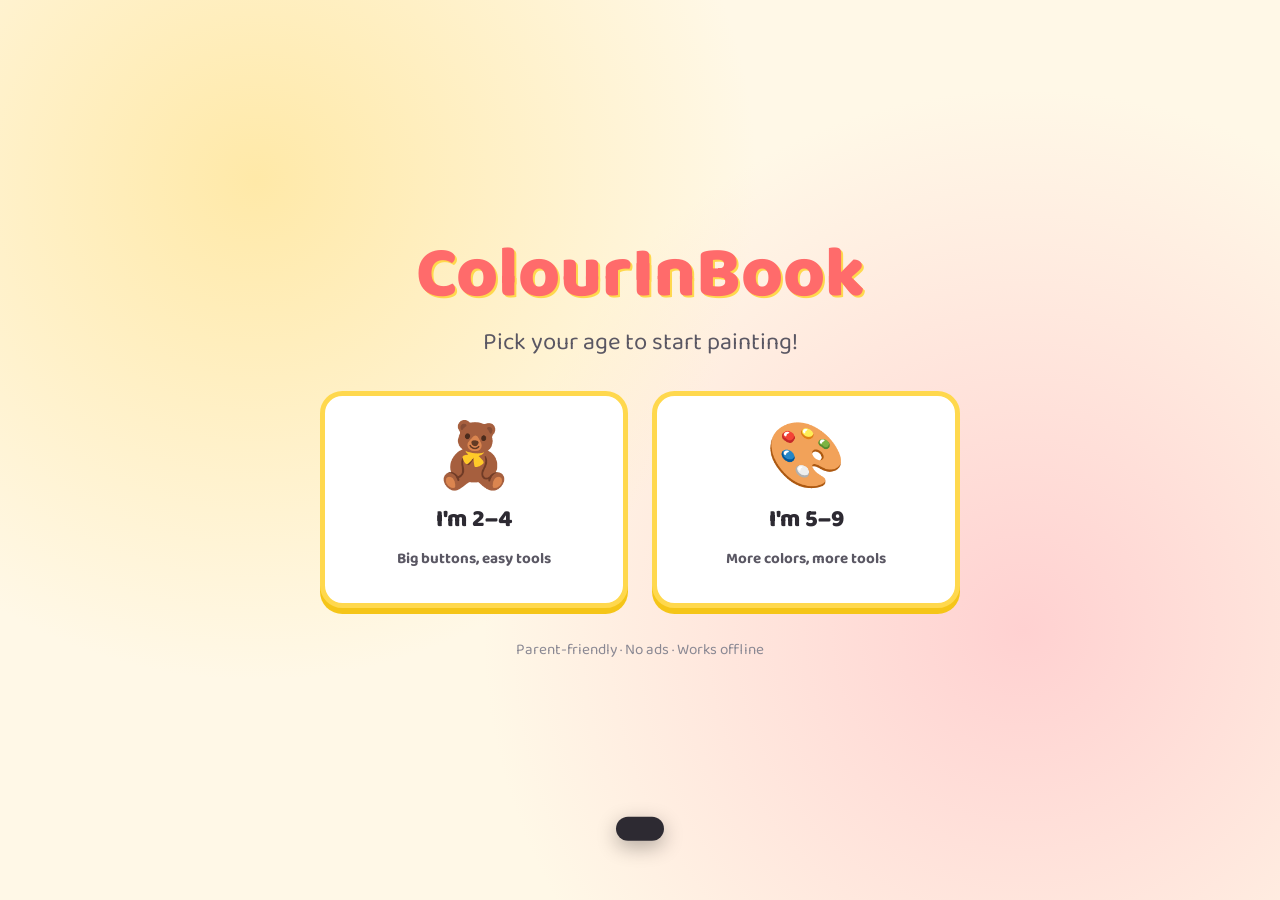
==== colourinbook/index.html @ c22f8612 "Add files via upload" ====
<!DOCTYPE html>
<html lang="en" data-age="kid">
<head>
  <meta charset="UTF-8">
  <meta name="viewport" content="width=device-width, initial-scale=1.0, maximum-scale=1.0, user-scalable=no">
  <meta name="theme-color" content="#ffd84d">
  <title>ColourInBook — Creative Arts for Kids</title>

  <!-- CSS: layered, DRY. variables → base → layout → components → activities → age modes -->
  <link rel="stylesheet" href="css/variables.css">
  <link rel="stylesheet" href="css/base.css">
  <link rel="stylesheet" href="css/layout.css">
  <link rel="stylesheet" href="css/components.css">
  <link rel="stylesheet" href="css/activities.css">
  <link rel="stylesheet" href="css/age-toddler.css">
  <link rel="stylesheet" href="css/age-kid.css">
</head>
<body>

  <!-- ============== WELCOME / AGE PICKER SCREEN ============== -->
  <section id="welcome-screen" class="screen screen--welcome" data-screen="welcome">
    <div class="welcome__card">
      <h1 class="welcome__title">ColourInBook</h1>
      <p class="welcome__subtitle">Pick your age to start painting!</p>

      <div class="welcome__choices">
        <button type="button" class="age-pick" data-age-pick="toddler">
          <span class="age-pick__icon" aria-hidden="true">🧸</span>
          <span class="age-pick__label">I'm 2&ndash;4</span>
          <span class="age-pick__sub">Big buttons, easy tools</span>
        </button>
        <button type="button" class="age-pick" data-age-pick="kid">
          <span class="age-pick__icon" aria-hidden="true">🎨</span>
          <span class="age-pick__label">I'm 5&ndash;9</span>
          <span class="age-pick__sub">More colors, more tools</span>
        </button>
      </div>

      <p class="welcome__foot">Parent-friendly · No ads · Works offline</p>
    </div>
  </section>

  <!-- ============== MAIN APP SCREEN ============== -->
  <section id="app-screen" class="screen screen--app" data-screen="app" hidden>

    <!-- Top bar: activity switcher + parent corner -->
    <header class="appbar">
      <div class="appbar__brand">
        <span class="appbar__logo" aria-hidden="true">🎨</span>
        <span class="appbar__title">ColourInBook</span>
      </div>

      <nav class="appbar__activities" role="tablist" aria-label="Choose an activity">
        <button type="button" class="activity-tab" data-activity-tab="coloring" role="tab" aria-selected="true">
          <span class="activity-tab__icon" aria-hidden="true">🦒</span>
          <span class="activity-tab__label">Coloring</span>
        </button>
        <button type="button" class="activity-tab" data-activity-tab="freedraw" role="tab" aria-selected="false">
          <span class="activity-tab__icon" aria-hidden="true">✏️</span>
          <span class="activity-tab__label">Free Draw</span>
        </button>
        <button type="button" class="activity-tab" data-activity-tab="stickers" role="tab" aria-selected="false">
          <span class="activity-tab__icon" aria-hidden="true">⭐</span>
          <span class="activity-tab__label">Stickers</span>
        </button>
        <button type="button" class="activity-tab" data-activity-tab="musicpaint" role="tab" aria-selected="false">
          <span class="activity-tab__icon" aria-hidden="true">🎵</span>
          <span class="activity-tab__label">Music Paint</span>
        </button>
      </nav>

      <button type="button" class="appbar__parent" data-action="open-parent" aria-label="Parent corner">
        <span aria-hidden="true">👪</span>
        <span class="appbar__parent-label">Parent</span>
      </button>
    </header>

    <!-- Main content: each activity mounts into its own panel -->
    <main class="stage" id="stage">

      <!-- ---------- Coloring activity ---------- -->
      <article class="panel" data-activity-panel="coloring" hidden>
        <aside class="toolbar toolbar--coloring">
          <div class="toolbar__group" data-toolbar="shapes">
            <h3 class="toolbar__heading">Pick a shape</h3>
            <div class="shape-pick" data-shape-picker>
              <!-- Shape buttons built dynamically by coloring.js -->
            </div>
          </div>

          <div class="toolbar__group" data-toolbar="colors">
            <h3 class="toolbar__heading">Paint color</h3>
            <div class="color-grid" data-coloring-colors></div>
          </div>

          <div class="toolbar__group" data-toolbar="size">
            <h3 class="toolbar__heading">Spot size</h3>
            <input type="range" min="6" max="120" value="40" data-coloring-size class="size-slider">
          </div>

          <div class="toolbar__group toolbar__group--actions">
            <button type="button" class="btn btn--secondary" data-coloring-undo>
              <span aria-hidden="true">↩️</span> <span class="btn__label">Undo</span>
            </button>
            <button type="button" class="btn btn--secondary" data-coloring-clear>
              <span aria-hidden="true">🧹</span> <span class="btn__label">Clear</span>
            </button>
          </div>
        </aside>

        <div class="canvas-wrap">
          <div class="canvas canvas--coloring" data-coloring-canvas>
            <!-- SVG injected by coloring.js -->
          </div>
        </div>
      </article>

      <!-- ---------- Free draw activity ---------- -->
      <article class="panel" data-activity-panel="freedraw" hidden>
        <aside class="toolbar toolbar--freedraw">
          <div class="toolbar__group" data-toolbar="tools">
            <h3 class="toolbar__heading">Tool</h3>
            <div class="tool-pick">
              <button type="button" class="tool-pick__btn is-active" data-freedraw-tool="brush" aria-pressed="true">
                <span aria-hidden="true">🖌️</span> <span class="tool-pick__name">Brush</span>
              </button>
              <button type="button" class="tool-pick__btn" data-freedraw-tool="eraser" aria-pressed="false">
                <span aria-hidden="true">🧽</span> <span class="tool-pick__name">Eraser</span>
              </button>
            </div>
          </div>

          <div class="toolbar__group" data-toolbar="colors">
            <h3 class="toolbar__heading">Color</h3>
            <div class="color-grid" data-freedraw-colors></div>
          </div>

          <div class="toolbar__group" data-toolbar="size">
            <h3 class="toolbar__heading">Brush size</h3>
            <input type="range" min="4" max="60" value="14" data-freedraw-size class="size-slider">
          </div>

          <div class="toolbar__group toolbar__group--actions">
            <button type="button" class="btn btn--secondary" data-freedraw-undo>
              <span aria-hidden="true">↩️</span> <span class="btn__label">Undo</span>
            </button>
            <button type="button" class="btn btn--secondary" data-freedraw-clear>
              <span aria-hidden="true">🧹</span> <span class="btn__label">Clear</span>
            </button>
          </div>
        </aside>

        <div class="canvas-wrap">
          <canvas class="canvas canvas--freedraw" data-freedraw-canvas></canvas>
        </div>
      </article>

      <!-- ---------- Sticker collage activity ---------- -->
      <article class="panel" data-activity-panel="stickers" hidden>
        <aside class="toolbar toolbar--stickers">
          <div class="toolbar__group" data-toolbar="categories">
            <h3 class="toolbar__heading">Stickers</h3>
            <div class="category-pick" data-sticker-categories></div>
          </div>

          <div class="toolbar__group" data-toolbar="stickers">
            <h3 class="toolbar__heading">Tap to add</h3>
            <div class="sticker-grid" data-sticker-grid></div>
          </div>

          <div class="toolbar__group toolbar__group--actions">
            <button type="button" class="btn btn--secondary" data-stickers-undo>
              <span aria-hidden="true">↩️</span> <span class="btn__label">Undo</span>
            </button>
            <button type="button" class="btn btn--secondary" data-stickers-clear>
              <span aria-hidden="true">🧹</span> <span class="btn__label">Clear</span>
            </button>
          </div>
        </aside>

        <div class="canvas-wrap">
          <canvas class="canvas canvas--stickers" data-stickers-canvas></canvas>
        </div>
      </article>

      <!-- ---------- Music paint activity ---------- -->
      <article class="panel" data-activity-panel="musicpaint" hidden>
        <aside class="toolbar toolbar--musicpaint">
          <div class="toolbar__group" data-toolbar="colors">
            <h3 class="toolbar__heading">Each color plays a note!</h3>
            <div class="color-grid color-grid--music" data-music-colors></div>
          </div>

          <div class="toolbar__group" data-toolbar="size">
            <h3 class="toolbar__heading">Brush size</h3>
            <input type="range" min="8" max="80" value="30" data-music-size class="size-slider">
          </div>

          <div class="toolbar__group toolbar__group--actions">
            <button type="button" class="btn btn--secondary" data-music-undo>
              <span aria-hidden="true">↩️</span> <span class="btn__label">Undo</span>
            </button>
            <button type="button" class="btn btn--secondary" data-music-clear>
              <span aria-hidden="true">🧹</span> <span class="btn__label">Clear</span>
            </button>
            <button type="button" class="btn btn--secondary" data-music-mute aria-pressed="false">
              <span aria-hidden="true">🔊</span> <span class="btn__label">Sound on</span>
            </button>
          </div>
        </aside>

        <div class="canvas-wrap">
          <canvas class="canvas canvas--musicpaint" data-music-canvas></canvas>
        </div>
      </article>

    </main>

    <!-- Universal save bar -->
    <footer class="savebar">
      <button type="button" class="btn btn--primary btn--save" data-action="save-png">
        <span aria-hidden="true">💾</span> <span class="btn__label">Save my picture</span>
      </button>
    </footer>
  </section>

  <!-- ============== PARENT CORNER MODAL ============== -->
  <div id="parent-modal" class="modal" data-modal="parent" hidden>
    <div class="modal__backdrop" data-action="close-parent"></div>
    <div class="modal__card">
      <h2 class="modal__title">Parent Corner</h2>

      <section class="modal__section">
        <h3>Age mode</h3>
        <p class="modal__hint">Changes button sizes and how many tools are shown.</p>
        <div class="age-pick age-pick--inline">
          <button type="button" class="age-pick__btn" data-age-set="toddler">
            <span aria-hidden="true">🧸</span> Toddler (2&ndash;4)
          </button>
          <button type="button" class="age-pick__btn" data-age-set="kid">
            <span aria-hidden="true">🎨</span> Kid (5&ndash;9)
          </button>
        </div>
      </section>

      <section class="modal__section">
        <h3>About</h3>
        <p>ColourInBook is a parent-friendly creative app for kids. No ads, no data collection, no internet needed. Drawings are saved only when you tap "Save my picture".</p>
      </section>

      <button type="button" class="btn btn--primary" data-action="close-parent">Close</button>
    </div>
  </div>

  <!-- Toast for save feedback -->
  <div id="toast" class="toast" data-toast hidden></div>

  <!-- ============== JS: layered, DRY. core utils first, activities next, app boots last ============== -->
  <script src="js/utils.js"></script>
  <script src="js/config.js"></script>
  <script src="js/storage.js"></script>
  <script src="js/audio.js"></script>
  <script src="js/shapes.js"></script>
  <script src="js/offline.js"></script>
  <script src="js/activities/coloring.js"></script>
  <script src="js/activities/freedraw.js"></script>
  <script src="js/activities/stickers.js"></script>
  <script src="js/activities/musicpaint.js"></script>
  <script src="js/app.js"></script>
</body>
</html>
---- colourinbook/css/variables.css ----
/* ============================================================
   variables.css
   Single source of truth for colors, spacing, radii, sizes.
   All other CSS files reference these tokens.
   Age-mode overrides also live here so the rest of the CSS
   stays age-agnostic.
   ============================================================ */

:root {
  /* ---- Brand palette (playful, cartoonish) ---- */
  --color-bg:          #fff8e7;   /* warm cream background */
  --color-bg-soft:     #fff3d6;
  --color-surface:     #ffffff;
  --color-surface-2:   #fff6e0;
  --color-ink:         #2d2a32;   /* near-black for text */
  --color-ink-soft:    #5a5763;
  --color-ink-mute:    #8a8893;

  --color-primary:     #ff6b6b;   /* coral red */
  --color-primary-dk:  #e85a5a;
  --color-accent:      #ffd84d;   /* sunny yellow */
  --color-accent-dk:   #f5c518;
  --color-success:     #4ecdc4;   /* teal */
  --color-info:        #6aa9ff;   /* sky blue */
  --color-warn:        #ff9f43;

  /* ---- Toolbar / canvas chrome ---- */
  --color-toolbar-bg:  #ffffff;
  --color-toolbar-border: #ffe9a8;
  --color-canvas-bg:   #ffffff;
  --color-canvas-shadow: 0 0.4rem 1.2rem rgba(0,0,0,0.12);

  /* ---- Spacing scale ---- */
  --space-1: 0.25rem;
  --space-2: 0.5rem;
  --space-3: 0.75rem;
  --space-4: 1rem;
  --space-5: 1.5rem;
  --space-6: 2rem;
  --space-7: 3rem;

  /* ---- Radii ---- */
  --radius-sm: 0.5rem;
  --radius-md: 0.9rem;
  --radius-lg: 1.4rem;
  --radius-pill: 999px;

  /* ---- Typography ---- */
  --font-stack: "Baloo 2", "Fredoka", "Comic Sans MS", "Trebuchet MS", system-ui, sans-serif;
  --font-weight-regular: 400;
  --font-weight-bold: 700;

  /* ---- Sizes (age-mode-tunable) ---- */
  --size-tap-min:      44px;     /* min touch target */
  --size-btn-h:        56px;
  --size-btn-pad-x:    1.25rem;
  --size-btn-font:     1rem;
  --size-icon:         1.5rem;
  --size-color-swatch: 48px;
  --size-appbar-h:     72px;
  --size-savebar-h:    72px;

  /* ---- Layout ---- */
  --layout-max-width:  1400px;
  --layout-toolbar-w:  280px;

  /* ---- Motion ---- */
  --transition-fast:   120ms ease;
  --transition-base:   200ms ease;

  /* ---- Z-index scale ---- */
  --z-appbar:   100;
  --z-savebar:  100;
  --z-modal:    1000;
  --z-toast:    2000;
}

/* ---- Age mode: TODDLER (2-4) ----
   Big tap targets, fewer tools, larger text/icons. */
[data-age="toddler"] {
  --size-btn-h:        80px;
  --size-btn-pad-x:    2rem;
  --size-btn-font:     1.25rem;
  --size-icon:         2.25rem;
  --size-color-swatch: 72px;
  --size-appbar-h:     96px;
  --size-savebar-h:    88px;
  --size-tap-min:      64px;
  --layout-toolbar-w:  220px;
}

/* ---- Age mode: KID (5-9) ----
   Default sizes already tuned for kid use. */
[data-age="kid"] {
  /* Uses :root defaults */
}

/* ---- Reduced motion ---- */
@media (prefers-reduced-motion: reduce) {
  :root {
    --transition-fast: 0ms;
    --transition-base: 0ms;
  }
}
---- colourinbook/css/base.css ----
/* ============================================================
   base.css
   Reset + base typography + form element defaults.
   No layout here — pure foundations.
   ============================================================ */

@import url("https://fonts.googleapis.com/css2?family=Baloo+2:wght@400;500;600;700;800&family=Fredoka:wght@400;500;600;700&display=swap");

*, *::before, *::after {
  box-sizing: border-box;
}

html, body {
  margin: 0;
  padding: 0;
  height: 100%;
}

html {
  -webkit-text-size-adjust: 100%;
  text-size-adjust: 100%;
}

body {
  background-color: var(--color-bg);
  color: var(--color-ink);
  font-family: var(--font-stack);
  font-weight: var(--font-weight-regular);
  font-size: 16px;
  line-height: 1.4;
  overflow: hidden;             /* app is single-screen; panels scroll internally */
  -webkit-tap-highlight-color: transparent;
  -webkit-user-select: none;
  user-select: none;
  touch-action: manipulation;   /* kill double-tap zoom on iOS */
}

h1, h2, h3, h4 {
  font-family: var(--font-stack);
  font-weight: var(--font-weight-bold);
  margin: 0;
  color: var(--color-ink);
}

p { margin: 0; }

button {
  font-family: inherit;
  font-size: var(--size-btn-font);
  font-weight: var(--font-weight-bold);
  border: none;
  background: none;
  cursor: pointer;
  color: inherit;
  -webkit-tap-highlight-color: transparent;
  touch-action: manipulation;
}

input[type="range"] {
  font-family: inherit;
}

/* Prevent text selection while drawing on touch devices */
.canvas, .canvas * {
  -webkit-user-select: none;
  user-select: none;
  -webkit-touch-callout: none;
}

/* Make canvas elements not scroll the page on touch */
canvas {
  display: block;
  touch-action: none;
}

svg {
  display: block;
  touch-action: none;
}

/* Screen reader only */
.sr-only {
  position: absolute;
  width: 1px; height: 1px;
  padding: 0; margin: -1px;
  overflow: hidden;
  clip: rect(0, 0, 0, 0);
  white-space: nowrap;
  border: 0;
}

/* Visible focus ring for keyboard users */
:focus-visible {
  outline: 3px solid var(--color-info);
  outline-offset: 2px;
  border-radius: var(--radius-sm);
}
---- colourinbook/css/layout.css ----
/* ============================================================
   layout.css
   App shell layout: screens, appbar, stage, savebar.
   Uses grid + flexbox for responsive behavior.
   ============================================================ */

/* ---------- Screen switcher ---------- */
.screen {
  position: fixed;
  inset: 0;
  display: flex;
  flex-direction: column;
}
.screen[hidden] { display: none; }

/* ---------- Welcome screen ---------- */
.screen--welcome {
  align-items: center;
  justify-content: center;
  padding: var(--space-5);
  background:
    radial-gradient(circle at 20% 20%, #ffe9a8 0%, transparent 40%),
    radial-gradient(circle at 80% 70%, #ffd1d1 0%, transparent 45%),
    var(--color-bg);
}

.welcome__card {
  max-width: 640px;
  width: 100%;
  text-align: center;
}

.welcome__title {
  font-size: clamp(2.5rem, 8vw, 4.5rem);
  font-weight: 800;
  color: var(--color-primary);
  text-shadow: 0.15rem 0.15rem 0 var(--color-accent);
  margin-bottom: var(--space-3);
  line-height: 1.05;
}

.welcome__subtitle {
  font-size: clamp(1.1rem, 3vw, 1.5rem);
  color: var(--color-ink-soft);
  margin-bottom: var(--space-6);
}

.welcome__choices {
  display: grid;
  grid-template-columns: repeat(2, 1fr);
  gap: var(--space-5);
}
@media (max-width: 480px) {
  .welcome__choices { grid-template-columns: 1fr; }

  /* Toddler single-column welcome */
  [data-age="toddler"] .welcome__choices { grid-template-columns: 1fr; }
}

.welcome__foot {
  margin-top: var(--space-6);
  color: var(--color-ink-mute);
  font-size: 0.95rem;
}

/* ---------- App screen ---------- */
.screen--app {
  display: grid;
  grid-template-rows: var(--size-appbar-h) 1fr var(--size-savebar-h);
  background: var(--color-bg);
}

/* ---------- Appbar (top) ---------- */
.appbar {
  display: grid;
  grid-template-columns: auto 1fr auto;
  align-items: center;
  gap: var(--space-4);
  padding: 0 var(--space-4);
  background: var(--color-surface);
  border-bottom: 4px solid var(--color-accent);
  box-shadow: 0 2px 0 rgba(0,0,0,0.04);
  z-index: var(--z-appbar);
}

.appbar__brand {
  display: flex;
  align-items: center;
  gap: var(--space-2);
}
.appbar__logo { font-size: var(--size-icon); }
.appbar__title {
  font-size: 1.25rem;
  font-weight: 800;
  color: var(--color-primary);
}
@media (max-width: 700px) {
  .appbar__title { display: none; }
}

.appbar__activities {
  display: flex;
  gap: var(--space-2);
  justify-content: center;
  flex-wrap: wrap;
}

.appbar__parent {
  display: flex;
  flex-direction: column;
  align-items: center;
  gap: 2px;
  font-size: 0.7rem;
  color: var(--color-ink-soft);
  padding: var(--space-2);
  border-radius: var(--radius-md);
  min-height: var(--size-tap-min);
  min-width: var(--size-tap-min);
  justify-content: center;
}
.appbar__parent:hover { background: var(--color-bg-soft); }
.appbar__parent span:first-child { font-size: 1.5rem; }

/* ---------- Stage (main content area) ---------- */
.stage {
  overflow: hidden;
  position: relative;
}

.panel {
  position: absolute;
  inset: 0;
  display: grid;
  grid-template-columns: var(--layout-toolbar-w) 1fr;
  grid-template-rows: 1fr;
  gap: var(--space-4);
  padding: var(--space-4);
  overflow: hidden;
}
.panel[hidden] { display: none; }

@media (max-width: 800px) {
  .panel {
    grid-template-columns: 1fr;
    grid-template-rows: auto 1fr;
  }
}

/* ---------- Canvas wrapper ---------- */
.canvas-wrap {
  display: flex;
  align-items: center;
  justify-content: center;
  overflow: auto;
  background: var(--color-bg-soft);
  border-radius: var(--radius-lg);
  padding: var(--space-3);
  min-height: 0;   /* allow flex/grid shrinking */
  min-width: 0;
  height: 100%;
  width: 100%;
}

.canvas {
  background: var(--color-canvas-bg);
  border-radius: var(--radius-md);
  box-shadow: var(--color-canvas-shadow);
  max-width: 100%;
  max-height: 100%;
}

/* ---------- Savebar (bottom) ---------- */
.savebar {
  display: flex;
  align-items: center;
  justify-content: center;
  padding: var(--space-3);
  background: var(--color-surface);
  border-top: 4px solid var(--color-accent);
  z-index: var(--z-savebar);
}
---- colourinbook/css/components.css ----
/* ============================================================
   components.css
   Reusable UI components: buttons, color swatches, sliders,
   tabs, toolbars, modals, toast.
   DRY: each component defined once, used everywhere.
   ============================================================ */

/* ---------- Buttons ---------- */
.btn {
  display: inline-flex;
  align-items: center;
  justify-content: center;
  gap: var(--space-2);
  min-height: var(--size-btn-h);
  padding: 0 var(--size-btn-pad-x);
  border-radius: var(--radius-pill);
  font-weight: 700;
  font-size: var(--size-btn-font);
  transition: transform var(--transition-fast), background var(--transition-fast);
  border: 3px solid transparent;
}

.btn:active { transform: scale(0.96); }
.btn:disabled { opacity: 0.5; pointer-events: none; }

.btn--primary {
  background: var(--color-primary);
  color: white;
  border-color: var(--color-primary-dk);
  box-shadow: 0 4px 0 var(--color-primary-dk);
}
.btn--primary:hover { background: var(--color-primary-dk); }
.btn--primary:active { box-shadow: 0 2px 0 var(--color-primary-dk); transform: translateY(2px) scale(0.98); }

/* Secondary buttons in toolbars — smaller than primary, more compact */
.btn--secondary {
  background: var(--color-surface);
  color: var(--color-ink);
  border-color: var(--color-toolbar-border);
  box-shadow: 0 3px 0 #e6d6a0;
  min-height: 48px;
  padding: 0 var(--space-2);
  font-size: 0.9rem;
}
.btn--secondary:hover { background: var(--color-bg-soft); }
.btn--secondary:active { box-shadow: 0 1px 0 #e6d6a0; transform: translateY(2px) scale(0.98); }

.btn--save {
  min-width: 220px;
  font-size: 1.15rem;
}

/* ---------- Activity tabs (top bar) ---------- */
.activity-tab {
  display: flex;
  flex-direction: column;
  align-items: center;
  gap: 2px;
  min-height: var(--size-tap-min);
  min-width: var(--size-tap-min);
  padding: var(--space-2) var(--space-3);
  border-radius: var(--radius-md);
  color: var(--color-ink-soft);
  font-weight: 700;
  border: 3px solid transparent;
  transition: all var(--transition-fast);
}
.activity-tab__icon { font-size: var(--size-icon); line-height: 1; }
.activity-tab__label { font-size: 0.85rem; }

.activity-tab:hover { background: var(--color-bg-soft); }

.activity-tab[aria-selected="true"] {
  background: var(--color-accent);
  color: var(--color-ink);
  border-color: var(--color-accent-dk);
}

@media (max-width: 600px) {
  .activity-tab__label { display: none; }
}

/* ---------- Welcome age picker ---------- */
.age-pick {
  display: grid;
  gap: var(--space-4);
}
.age-pick__btn, .age-pick {
  /* base reset for both button and container */
}

.age-pick button.age-pick__btn,
button.age-pick {
  /* large welcome cards */
}

/* Welcome screen big cards (the .age-pick class is on the <button> directly) */
button.age-pick {
  display: flex;
  flex-direction: column;
  align-items: center;
  gap: var(--space-2);
  padding: var(--space-6) var(--space-4);
  background: var(--color-surface);
  border: 5px solid var(--color-accent);
  border-radius: var(--radius-lg);
  box-shadow: 0 6px 0 var(--color-accent-dk);
  transition: transform var(--transition-fast), box-shadow var(--transition-fast);
  min-height: 200px;
}
button.age-pick:hover { transform: translateY(-4px); box-shadow: 0 10px 0 var(--color-accent-dk); }
button.age-pick:active { transform: translateY(2px); box-shadow: 0 3px 0 var(--color-accent-dk); }

.age-pick__icon { font-size: 4rem; line-height: 1; }
.age-pick__label { font-size: 1.5rem; font-weight: 800; color: var(--color-ink); }
.age-pick__sub { font-size: 0.95rem; color: var(--color-ink-soft); }

/* Inline age picker in parent modal */
.age-pick--inline {
  display: grid;
  grid-template-columns: 1fr 1fr;
  gap: var(--space-3);
  margin-top: var(--space-3);
}
.age-pick--inline .age-pick__btn {
  display: flex;
  align-items: center;
  justify-content: center;
  gap: var(--space-2);
  padding: var(--space-3) var(--space-2);
  border: 3px solid var(--color-toolbar-border);
  border-radius: var(--radius-md);
  background: var(--color-surface);
  min-height: var(--size-tap-min);
  font-weight: 700;
}
.age-pick--inline .age-pick__btn:hover { background: var(--color-bg-soft); }
.age-pick--inline .age-pick__btn.is-active {
  border-color: var(--color-primary);
  background: #fff0f0;
}

/* ---------- Toolbar ---------- */
.toolbar {
  background: var(--color-toolbar-bg);
  border: 4px solid var(--color-accent);
  border-radius: var(--radius-lg);
  padding: var(--space-3);
  overflow-y: auto;
  display: flex;
  flex-direction: column;
  gap: var(--space-3);
  min-height: 0;   /* allow grid item to shrink so internal scroll works */
  height: 100%;
}

.toolbar__heading {
  font-size: 0.85rem;
  font-weight: 700;
  color: var(--color-ink-soft);
  margin-bottom: var(--space-1);
  text-transform: uppercase;
  letter-spacing: 0.5px;
}

.toolbar__group--actions {
  margin-top: auto;
  display: grid;
  grid-template-columns: 1fr 1fr;
  gap: var(--space-2);
}
/* When the actions group has only one button (e.g., music mute),
   let it span both columns. */
.toolbar__group--actions > button:only-child {
  grid-column: span 2;
}

/* ---------- Color grid ---------- */
.color-grid {
  display: grid;
  grid-template-columns: repeat(4, 1fr);
  gap: var(--space-2);
}

.color-swatch {
  width: 100%;
  aspect-ratio: 1;
  min-width: 36px;
  min-height: 36px;
  border-radius: var(--radius-md);
  border: 3px solid white;
  box-shadow: 0 0 0 2px var(--color-toolbar-border);
  cursor: pointer;
  transition: transform var(--transition-fast);
}
.color-swatch:hover { transform: scale(1.1); }
.color-swatch:active { transform: scale(0.92); }
.color-swatch.is-active {
  box-shadow: 0 0 0 3px var(--color-ink), 0 0 0 6px var(--color-accent);
  transform: scale(1.08);
}

/* ---------- Animal / tool / category pickers (shared style) ---------- */
.animal-pick,
.tool-pick,
.category-pick {
  display: grid;
  grid-template-columns: 1fr 1fr;
  gap: var(--space-2);
}
/* Animal picker: 3 animals → 3 columns single row */
.animal-pick {
  grid-template-columns: repeat(3, 1fr);
}
/* On narrow toolbars, animal buttons may need to wrap */
@media (max-width: 240px) {
  .animal-pick { grid-template-columns: 1fr 1fr; }
}

.animal-pick__btn,
.tool-pick__btn,
.category-pick__btn {
  display: flex;
  flex-direction: column;
  align-items: center;
  gap: 4px;
  padding: var(--space-2);
  border-radius: var(--radius-md);
  background: var(--color-surface);
  border: 3px solid var(--color-toolbar-border);
  min-height: var(--size-tap-min);
  transition: all var(--transition-fast);
}
.animal-pick__btn:hover,
.tool-pick__btn:hover,
.category-pick__btn:hover { background: var(--color-bg-soft); }

.animal-pick__btn.is-active,
.tool-pick__btn.is-active,
.category-pick__btn.is-active {
  border-color: var(--color-primary);
  background: #fff0f0;
  transform: scale(1.02);
}

.animal-pick__btn .animal-pick__name,
.tool-pick__btn .tool-pick__name,
.category-pick__btn .category-pick__name {
  font-size: 0.85rem;
  font-weight: 700;
  color: var(--color-ink);
}

.animal-pick__btn [aria-hidden="true"],
.tool-pick__btn [aria-hidden="true"],
.category-pick__btn [aria-hidden="true"] {
  font-size: 1.75rem;
  line-height: 1;
}

/* ---------- Sticker grid ---------- */
.sticker-grid {
  display: grid;
  grid-template-columns: repeat(4, 1fr);
  gap: var(--space-2);
  max-height: 280px;
  overflow-y: auto;
}
.sticker-grid__btn {
  display: flex;
  align-items: center;
  justify-content: center;
  font-size: 2rem;
  aspect-ratio: 1;
  min-height: var(--size-tap-min);
  border-radius: var(--radius-md);
  background: var(--color-surface);
  border: 3px solid var(--color-toolbar-border);
  transition: all var(--transition-fast);
}
.sticker-grid__btn:hover { transform: scale(1.1); background: var(--color-bg-soft); }
.sticker-grid__btn:active { transform: scale(0.92); }

/* ---------- Size slider ---------- */
.size-slider {
  width: 100%;
  height: 40px;
  -webkit-appearance: none;
  appearance: none;
  background: transparent;
  cursor: pointer;
}
.size-slider::-webkit-slider-runnable-track {
  height: 16px;
  background: var(--color-bg-soft);
  border: 2px solid var(--color-accent);
  border-radius: var(--radius-pill);
}
.size-slider::-moz-range-track {
  height: 16px;
  background: var(--color-bg-soft);
  border: 2px solid var(--color-accent);
  border-radius: var(--radius-pill);
}
.size-slider::-webkit-slider-thumb {
  -webkit-appearance: none;
  appearance: none;
  width: 36px;
  height: 36px;
  background: var(--color-primary);
  border: 4px solid white;
  border-radius: 50%;
  margin-top: -12px;
  cursor: pointer;
  box-shadow: 0 2px 6px rgba(0,0,0,0.25);
}
.size-slider::-moz-range-thumb {
  width: 36px;
  height: 36px;
  background: var(--color-primary);
  border: 4px solid white;
  border-radius: 50%;
  cursor: pointer;
  box-shadow: 0 2px 6px rgba(0,0,0,0.25);
}

/* ---------- Modal ---------- */
.modal {
  position: fixed;
  inset: 0;
  z-index: var(--z-modal);
  display: flex;
  align-items: center;
  justify-content: center;
  padding: var(--space-4);
}
.modal[hidden] { display: none; }

.modal__backdrop {
  position: absolute;
  inset: 0;
  background: rgba(0, 0, 0, 0.55);
}

.modal__card {
  position: relative;
  background: var(--color-surface);
  border: 5px solid var(--color-accent);
  border-radius: var(--radius-lg);
  box-shadow: 0 10px 40px rgba(0,0,0,0.3);
  padding: var(--space-5);
  max-width: 480px;
  width: 100%;
  max-height: 90vh;
  overflow-y: auto;
}

.modal__title {
  font-size: 1.75rem;
  color: var(--color-primary);
  margin-bottom: var(--space-4);
}

.modal__section { margin-bottom: var(--space-4); }
.modal__section h3 {
  font-size: 1.1rem;
  margin-bottom: var(--space-2);
  color: var(--color-ink);
}
.modal__section p {
  color: var(--color-ink-soft);
  font-size: 0.95rem;
  line-height: 1.5;
}
.modal__hint {
  font-size: 0.85rem;
  color: var(--color-ink-mute);
  margin-bottom: var(--space-2);
}

/* ---------- Toast ---------- */
.toast {
  position: fixed;
  bottom: calc(var(--size-savebar-h) + var(--space-4));
  left: 50%;
  transform: translateX(-50%) translateY(120%);
  background: var(--color-ink);
  color: white;
  padding: var(--space-3) var(--space-5);
  border-radius: var(--radius-pill);
  font-weight: 700;
  font-size: 1.05rem;
  box-shadow: 0 6px 20px rgba(0,0,0,0.3);
  z-index: var(--z-toast);
  transition: transform var(--transition-base);
  pointer-events: none;
  max-width: 90vw;
  text-align: center;
}
.toast.is-visible {
  transform: translateX(-50%) translateY(0);
}
.toast[hidden] { display: block; }

/* ---------- Shape picker (replaces animal-pick, dynamic from catalog) ---------- */
.shape-pick {
  display: grid;
  grid-template-columns: repeat(3, 1fr);
  gap: var(--space-2);
}
@media (max-width: 240px) {
  .shape-pick { grid-template-columns: 1fr 1fr; }
}
.shape-pick__btn {
  display: flex;
  flex-direction: column;
  align-items: center;
  gap: 4px;
  padding: var(--space-2);
  border-radius: var(--radius-md);
  background: var(--color-surface);
  border: 3px solid var(--color-toolbar-border);
  min-height: var(--size-tap-min);
  transition: all var(--transition-fast);
}
.shape-pick__btn:hover { background: var(--color-bg-soft); }
.shape-pick__btn.is-active {
  border-color: var(--color-primary);
  background: #fff0f0;
  transform: scale(1.02);
}
.shape-pick__btn [aria-hidden="true"] {
  font-size: 1.75rem;
  line-height: 1;
}
.shape-pick__name {
  font-size: 0.85rem;
  font-weight: 700;
  color: var(--color-ink);
}

/* ---------- Offline banner ---------- */
.offline-banner {
  position: fixed;
  top: 0;
  left: 0;
  right: 0;
  z-index: calc(var(--z-toast) + 10);
  background: #2d2a32;
  color: white;
  padding: var(--space-3) var(--space-4);
  display: flex;
  align-items: center;
  gap: var(--space-3);
  transform: translateY(-100%);
  transition: transform var(--transition-base);
  box-shadow: 0 4px 12px rgba(0,0,0,0.3);
}
.offline-banner.is-visible {
  transform: translateY(0);
}
.offline-banner[hidden] { display: flex; }
.offline-banner__icon {
  font-size: 1.75rem;
  line-height: 1;
  flex-shrink: 0;
}
.offline-banner__body {
  flex: 1;
}
.offline-banner__title {
  font-weight: 700;
  font-size: 1rem;
  margin-bottom: 2px;
}
.offline-banner__text {
  font-size: 0.85rem;
  color: rgba(255,255,255,0.85);
  line-height: 1.4;
}
---- colourinbook/css/activities.css ----
/* ============================================================
   activities.css
   Per-activity specific styles that don't fit the shared
   component classes. Kept small on purpose — most activity
   chrome reuses .toolbar / .canvas / .color-grid etc.
   ============================================================ */

/* ---------- Coloring: SVG-specific ---------- */
.canvas--coloring {
  padding: var(--space-4);
  display: flex;
  align-items: center;
  justify-content: center;
}
.canvas--coloring svg {
  width: 100%;
  height: auto;
  max-width: 640px;
  max-height: 640px;
}
.canvas--coloring .pathBg,
.canvas--coloring .animal__outline {
  cursor: url("https://s3-us-west-2.amazonaws.com/s.cdpn.io/85648/paintbrush.png") 0 50, auto;
}
.canvas--coloring .group { pointer-events: none; }
.canvas--coloring .animal { display: none; }
.canvas--coloring .animal.is-active { display: block; }

/* ---------- Free draw canvas ---------- */
.canvas--freedraw {
  background: white;
  cursor: crosshair;
  touch-action: none;
}

/* ---------- Stickers canvas ---------- */
.canvas--stickers {
  background: white;
  touch-action: none;
}

/* ---------- Music paint canvas + music color grid ---------- */
.canvas--musicpaint {
  background: #1a1a2e;
  cursor: crosshair;
  touch-action: none;
}

.color-grid--music .color-swatch {
  position: relative;
}
.color-grid--music .color-swatch.is-active::after {
  content: "♪";
  position: absolute;
  inset: 0;
  display: flex;
  align-items: center;
  justify-content: center;
  font-size: 1.4rem;
  color: white;
  text-shadow: 0 1px 3px rgba(0,0,0,0.5);
}

/* ---------- Parent modal: only show age-set buttons (hide nothing in CSS for now) ---------- */
---- colourinbook/css/age-toddler.css ----
/* ============================================================
   age-toddler.css
   Overrides applied when <html data-age="toddler">.
   Keeps CSS variable overrides in variables.css; this file
   handles structural tweaks (hide labels, simplify grids).
   Toddler mode: simpler toolbars, fewer colors shown.
   ============================================================ */

[data-age="toddler"] .activity-tab__label { display: none; }
[data-age="toddler"] .toolbar__heading { display: none; }
[data-age="toddler"] .btn__label { display: none; }
[data-age="toddler"] .appbar__parent-label { display: none; }

/* Toddler: bigger icons in tabs */
[data-age="toddler"] .activity-tab__icon { font-size: 2.5rem; }
[data-age="toddler"] .animal-pick__btn [aria-hidden="true"],
[data-age="toddler"] .tool-pick__btn [aria-hidden="true"],
[data-age="toddler"] .category-pick__btn [aria-hidden="true"] {
  font-size: 2.5rem;
}

/* Toddler: 3-column color grid (bigger swatches) */
[data-age="toddler"] .color-grid {
  grid-template-columns: repeat(3, 1fr);
}

/* Toddler: keep swatches big even though kid mode shrunk them */
[data-age="toddler"] .color-swatch {
  min-width: var(--size-tap-min);
  min-height: var(--size-tap-min);
}

/* Toddler: hide sticker category picker (just show one big happy grid).
   The category picker stays in the DOM so JS can still drive it, but
   we collapse it visually. */
[data-age="toddler"] [data-toolbar="categories"] {
  display: none;
}

/* Toddler: hide the music mute toggle (sound is always on) */
[data-age="toddler"] [data-music-mute] {
  display: none;
}

/* Toddler: simplify savebar copy */
[data-age="toddler"] .btn--save .btn__label::before {
  content: "Save picture";
}
[data-age="toddler"] .btn--save .btn__label {
  font-size: 0; /* hide original text */
}
[data-age="toddler"] .btn--save .btn__label::before {
  font-size: 1.15rem;
}

/* Toddler: hide eraser in free draw (too confusing) */
[data-age="toddler"] [data-freedraw-tool="eraser"] {
  display: none;
}
---- colourinbook/css/age-kid.css ----
/* ============================================================
   age-kid.css
   Overrides applied when <html data-age="kid">.
   Mostly uses the defaults from variables.css — this file
   exists for parity with age-toddler.css and to hold any
   kid-specific tweaks that aren't token-level.
   ============================================================ */

[data-age="kid"] .activity-tab__label { display: inline; }
[data-age="kid"] .toolbar__heading { display: block; }
[data-age="kid"] .btn__label { display: inline; }

/* Kid: 6-column color grid (12 colors → 2 rows × 6) */
[data-age="kid"] .color-grid {
  grid-template-columns: repeat(6, 1fr);
}
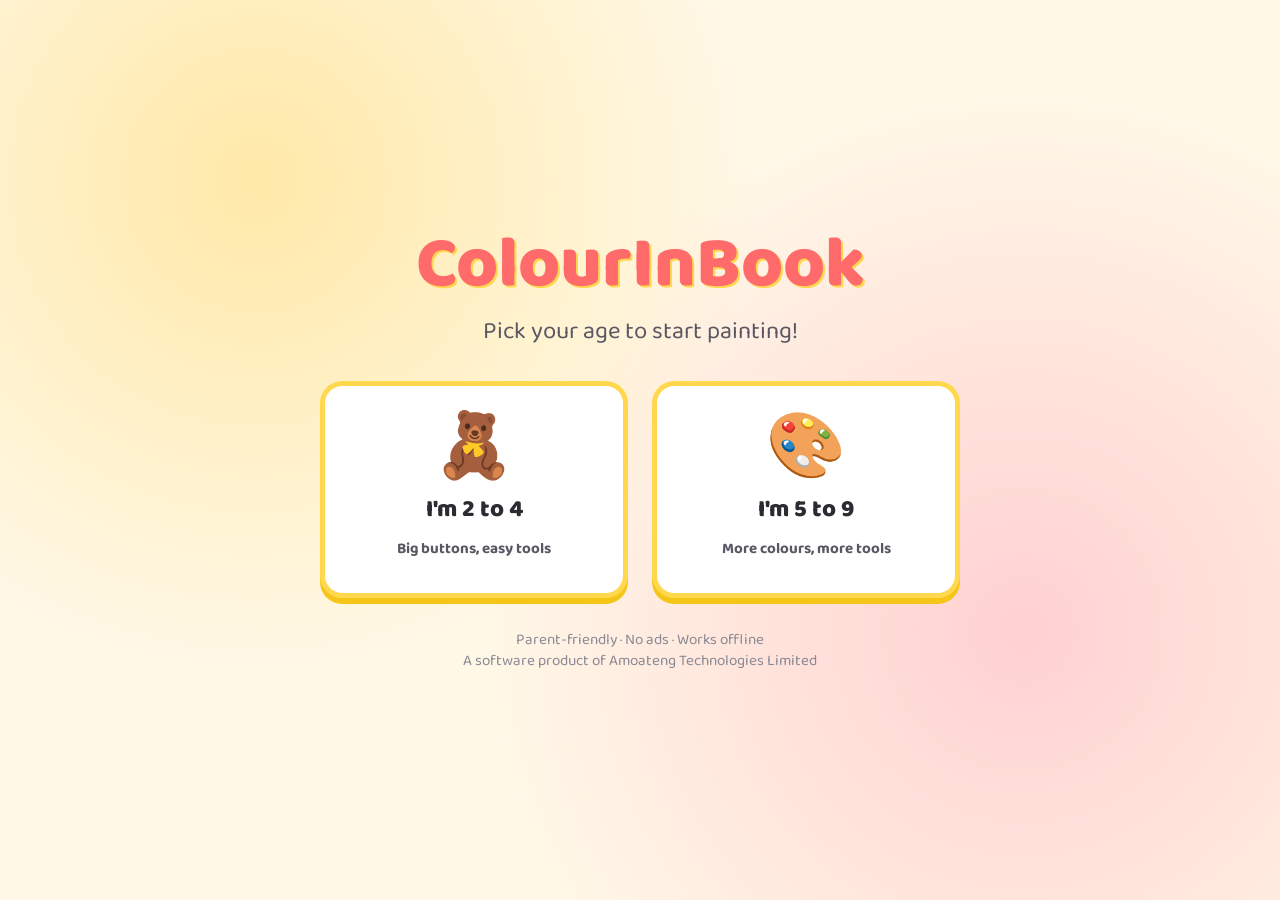
==== commit 2ae9f06b: "Add files via upload" ====
--- a/colourinbook/index.html
+++ b/colourinbook/index.html
@@ -2,9 +2,12 @@
 <html lang="en" data-age="kid">
 <head>
   <meta charset="UTF-8">
-  <meta name="viewport" content="width=device-width, initial-scale=1.0, maximum-scale=1.0, user-scalable=no">
+  <!-- viewport-fit=cover lets us pad with env(safe-area-inset-*) on notched phones.
+       Zoom is NOT disabled (WCAG 1.4.4); canvases already use touch-action:none
+       so drawing is unaffected. -->
+  <meta name="viewport" content="width=device-width, initial-scale=1.0, viewport-fit=cover">
   <meta name="theme-color" content="#ffd84d">
-  <title>ColourInBook — Creative Arts for Kids</title>
+  <title>ColourInBook: Creative Arts for Kids</title>
 
   <!-- CSS: layered, DRY. variables → base → layout → components → activities → age modes -->
   <link rel="stylesheet" href="css/variables.css">
@@ -26,17 +29,17 @@
       <div class="welcome__choices">
         <button type="button" class="age-pick" data-age-pick="toddler">
           <span class="age-pick__icon" aria-hidden="true">🧸</span>
-          <span class="age-pick__label">I'm 2&ndash;4</span>
+          <span class="age-pick__label">I'm 2 to 4</span>
           <span class="age-pick__sub">Big buttons, easy tools</span>
         </button>
         <button type="button" class="age-pick" data-age-pick="kid">
           <span class="age-pick__icon" aria-hidden="true">🎨</span>
-          <span class="age-pick__label">I'm 5&ndash;9</span>
-          <span class="age-pick__sub">More colors, more tools</span>
+          <span class="age-pick__label">I'm 5 to 9</span>
+          <span class="age-pick__sub">More colours, more tools</span>
         </button>
       </div>
 
-      <p class="welcome__foot">Parent-friendly · No ads · Works offline</p>
+      <p class="welcome__foot">Parent-friendly · No ads · Works offline<br>A software product of Amoateng Technologies Limited</p>
     </div>
   </section>
 
@@ -51,19 +54,19 @@
       </div>
 
       <nav class="appbar__activities" role="tablist" aria-label="Choose an activity">
-        <button type="button" class="activity-tab" data-activity-tab="coloring" role="tab" aria-selected="true">
+        <button type="button" class="activity-tab" data-activity-tab="coloring" role="tab" aria-selected="true" aria-label="Colouring">
           <span class="activity-tab__icon" aria-hidden="true">🦒</span>
-          <span class="activity-tab__label">Coloring</span>
-        </button>
-        <button type="button" class="activity-tab" data-activity-tab="freedraw" role="tab" aria-selected="false">
+          <span class="activity-tab__label">Colouring</span>
+        </button>
+        <button type="button" class="activity-tab" data-activity-tab="freedraw" role="tab" aria-selected="false" aria-label="Free Draw">
           <span class="activity-tab__icon" aria-hidden="true">✏️</span>
           <span class="activity-tab__label">Free Draw</span>
         </button>
-        <button type="button" class="activity-tab" data-activity-tab="stickers" role="tab" aria-selected="false">
+        <button type="button" class="activity-tab" data-activity-tab="stickers" role="tab" aria-selected="false" aria-label="Stickers">
           <span class="activity-tab__icon" aria-hidden="true">⭐</span>
           <span class="activity-tab__label">Stickers</span>
         </button>
-        <button type="button" class="activity-tab" data-activity-tab="musicpaint" role="tab" aria-selected="false">
+        <button type="button" class="activity-tab" data-activity-tab="musicpaint" role="tab" aria-selected="false" aria-label="Music Paint">
           <span class="activity-tab__icon" aria-hidden="true">🎵</span>
           <span class="activity-tab__label">Music Paint</span>
         </button>
@@ -89,7 +92,7 @@
           </div>
 
           <div class="toolbar__group" data-toolbar="colors">
-            <h3 class="toolbar__heading">Paint color</h3>
+            <h3 class="toolbar__heading">Paint colour</h3>
             <div class="color-grid" data-coloring-colors></div>
           </div>
 
@@ -99,10 +102,10 @@
           </div>
 
           <div class="toolbar__group toolbar__group--actions">
-            <button type="button" class="btn btn--secondary" data-coloring-undo>
-              <span aria-hidden="true">↩️</span> <span class="btn__label">Undo</span>
-            </button>
-            <button type="button" class="btn btn--secondary" data-coloring-clear>
+            <button type="button" class="btn btn--secondary" data-coloring-undo aria-label="Undo">
+              <span aria-hidden="true">↩️</span> <span class="btn__label">Undo</span>
+            </button>
+            <button type="button" class="btn btn--secondary" data-coloring-clear aria-label="Clear">
               <span aria-hidden="true">🧹</span> <span class="btn__label">Clear</span>
             </button>
           </div>
@@ -131,7 +134,7 @@
           </div>
 
           <div class="toolbar__group" data-toolbar="colors">
-            <h3 class="toolbar__heading">Color</h3>
+            <h3 class="toolbar__heading">Colour</h3>
             <div class="color-grid" data-freedraw-colors></div>
           </div>
 
@@ -141,10 +144,10 @@
           </div>
 
           <div class="toolbar__group toolbar__group--actions">
-            <button type="button" class="btn btn--secondary" data-freedraw-undo>
-              <span aria-hidden="true">↩️</span> <span class="btn__label">Undo</span>
-            </button>
-            <button type="button" class="btn btn--secondary" data-freedraw-clear>
+            <button type="button" class="btn btn--secondary" data-freedraw-undo aria-label="Undo">
+              <span aria-hidden="true">↩️</span> <span class="btn__label">Undo</span>
+            </button>
+            <button type="button" class="btn btn--secondary" data-freedraw-clear aria-label="Clear">
               <span aria-hidden="true">🧹</span> <span class="btn__label">Clear</span>
             </button>
           </div>
@@ -169,10 +172,10 @@
           </div>
 
           <div class="toolbar__group toolbar__group--actions">
-            <button type="button" class="btn btn--secondary" data-stickers-undo>
-              <span aria-hidden="true">↩️</span> <span class="btn__label">Undo</span>
-            </button>
-            <button type="button" class="btn btn--secondary" data-stickers-clear>
+            <button type="button" class="btn btn--secondary" data-stickers-undo aria-label="Undo">
+              <span aria-hidden="true">↩️</span> <span class="btn__label">Undo</span>
+            </button>
+            <button type="button" class="btn btn--secondary" data-stickers-clear aria-label="Clear">
               <span aria-hidden="true">🧹</span> <span class="btn__label">Clear</span>
             </button>
           </div>
@@ -187,7 +190,7 @@
       <article class="panel" data-activity-panel="musicpaint" hidden>
         <aside class="toolbar toolbar--musicpaint">
           <div class="toolbar__group" data-toolbar="colors">
-            <h3 class="toolbar__heading">Each color plays a note!</h3>
+            <h3 class="toolbar__heading">Each colour plays a note!</h3>
             <div class="color-grid color-grid--music" data-music-colors></div>
           </div>
 
@@ -197,13 +200,13 @@
           </div>
 
           <div class="toolbar__group toolbar__group--actions">
-            <button type="button" class="btn btn--secondary" data-music-undo>
-              <span aria-hidden="true">↩️</span> <span class="btn__label">Undo</span>
-            </button>
-            <button type="button" class="btn btn--secondary" data-music-clear>
-              <span aria-hidden="true">🧹</span> <span class="btn__label">Clear</span>
-            </button>
-            <button type="button" class="btn btn--secondary" data-music-mute aria-pressed="false">
+            <button type="button" class="btn btn--secondary" data-music-undo aria-label="Undo">
+              <span aria-hidden="true">↩️</span> <span class="btn__label">Undo</span>
+            </button>
+            <button type="button" class="btn btn--secondary" data-music-clear aria-label="Clear">
+              <span aria-hidden="true">🧹</span> <span class="btn__label">Clear</span>
+            </button>
+            <button type="button" class="btn btn--secondary" data-music-mute aria-pressed="false" aria-label="Sound on">
               <span aria-hidden="true">🔊</span> <span class="btn__label">Sound on</span>
             </button>
           </div>
@@ -218,6 +221,9 @@
 
     <!-- Universal save bar -->
     <footer class="savebar">
+      <button type="button" class="btn btn--secondary btn--print" data-action="print-picture" aria-label="Print my picture">
+        <span aria-hidden="true">🖨️</span> <span class="btn__label">Print</span>
+      </button>
       <button type="button" class="btn btn--primary btn--save" data-action="save-png">
         <span aria-hidden="true">💾</span> <span class="btn__label">Save my picture</span>
       </button>
@@ -235,10 +241,10 @@
         <p class="modal__hint">Changes button sizes and how many tools are shown.</p>
         <div class="age-pick age-pick--inline">
           <button type="button" class="age-pick__btn" data-age-set="toddler">
-            <span aria-hidden="true">🧸</span> Toddler (2&ndash;4)
+            <span aria-hidden="true">🧸</span> Toddler (2 to 4)
           </button>
           <button type="button" class="age-pick__btn" data-age-set="kid">
-            <span aria-hidden="true">🎨</span> Kid (5&ndash;9)
+            <span aria-hidden="true">🎨</span> Kid (5 to 9)
           </button>
         </div>
       </section>
@@ -246,6 +252,7 @@
       <section class="modal__section">
         <h3>About</h3>
         <p>ColourInBook is a parent-friendly creative app for kids. No ads, no data collection, no internet needed. Drawings are saved only when you tap "Save my picture".</p>
+        <p>ColourInBook is a software product of <a href="https://www.amoatengtech.com" target="_blank" rel="noopener">Amoateng Technologies Limited</a>.</p>
       </section>
 
       <button type="button" class="btn btn--primary" data-action="close-parent">Close</button>
--- a/colourinbook/css/variables.css
+++ b/colourinbook/css/variables.css
@@ -63,6 +63,12 @@
   /* ---- Layout ---- */
   --layout-max-width:  1400px;
   --layout-toolbar-w:  280px;
+  /* Colouring desktop (≥1200px) two-column toolbox: "Pick a shape"
+     LEFT + "Paint colour"/"Spot size"/Undo/Clear RIGHT. Two tracks
+     inside 560px give each column the same 258px content width the
+     single 280px toolbar had, so the 6-col colour grid (244px min)
+     and the 3-col shape grid keep their exact current proportions. */
+  --layout-toolbar-2col-w: 560px;
 
   /* ---- Motion ---- */
   --transition-fast:   120ms ease;
@@ -73,6 +79,11 @@
   --z-savebar:  100;
   --z-modal:    1000;
   --z-toast:    2000;
+
+  /* ---- Device safe areas (notched phones; requires viewport-fit=cover) ----
+     Single source of truth so every file pads consistently. */
+  --safe-top:    env(safe-area-inset-top, 0px);
+  --safe-bottom: env(safe-area-inset-bottom, 0px);
 }
 
 /* ---- Age mode: TODDLER (2-4) ----
@@ -87,6 +98,7 @@
   --size-savebar-h:    88px;
   --size-tap-min:      64px;
   --layout-toolbar-w:  220px;
+  --layout-toolbar-2col-w: 440px;
 }
 
 /* ---- Age mode: KID (5-9) ----
--- a/colourinbook/css/base.css
+++ b/colourinbook/css/base.css
@@ -1,7 +1,7 @@
 /* ============================================================
    base.css
    Reset + base typography + form element defaults.
-   No layout here — pure foundations.
+   No layout here, just pure foundations.
    ============================================================ */
 
 @import url("https://fonts.googleapis.com/css2?family=Baloo+2:wght@400;500;600;700;800&family=Fredoka:wght@400;500;600;700&display=swap");
@@ -29,6 +29,7 @@
   font-size: 16px;
   line-height: 1.4;
   overflow: hidden;             /* app is single-screen; panels scroll internally */
+  overscroll-behavior: none;    /* no pull-to-refresh / bounce mid-drawing on mobile */
   -webkit-tap-highlight-color: transparent;
   -webkit-user-select: none;
   user-select: none;
--- a/colourinbook/css/layout.css
+++ b/colourinbook/css/layout.css
@@ -1,7 +1,17 @@
 /* ============================================================
    layout.css
    App shell layout: screens, appbar, stage, savebar.
-   Uses grid + flexbox for responsive behavior.
+   MOBILE-FIRST: base styles target small phones; min-width
+   media queries progressively enhance to tablet/desktop.
+   Breakpoint map (single source of truth):
+     >=481px  welcome cards go 2-up
+     >=600px  tab labels appear
+     >=700px  appbar title appears
+     >=800px  side toolbar (classic desktop layout)
+   Landscape + short screens flip to a side toolbar too.
+   Safe-area insets pad notched phones.
+   Short PORTRAIT screens (<=600px tall) tighten the stacked
+   toolbar cap so the canvas keeps usable painting room.
    ============================================================ */
 
 /* ---------- Screen switcher ---------- */
@@ -13,11 +23,13 @@
 }
 .screen[hidden] { display: none; }
 
-/* ---------- Welcome screen ---------- */
+/* ---------- Welcome screen ----------
+   Centering via margin:auto on the card (NOT justify-content:
+   center); centered flex overflow clips the TOP and makes it
+   unscrollable on short phones; margin:auto stays reachable. */
 .screen--welcome {
-  align-items: center;
-  justify-content: center;
-  padding: var(--space-5);
+  overflow-y: auto;
+  padding: calc(var(--space-5) + var(--safe-top)) var(--space-4) calc(var(--space-5) + var(--safe-bottom));
   background:
     radial-gradient(circle at 20% 20%, #ffe9a8 0%, transparent 40%),
     radial-gradient(circle at 80% 70%, #ffd1d1 0%, transparent 45%),
@@ -25,6 +37,7 @@
 }
 
 .welcome__card {
+  margin: auto;
   max-width: 640px;
   width: 100%;
   text-align: center;
@@ -45,16 +58,18 @@
   margin-bottom: var(--space-6);
 }
 
+/* Mobile: age cards stack full-width (big targets for grown-ups
+   handing the phone over). 2-up from small tablets up. */
 .welcome__choices {
   display: grid;
-  grid-template-columns: repeat(2, 1fr);
-  gap: var(--space-5);
-}
-@media (max-width: 480px) {
-  .welcome__choices { grid-template-columns: 1fr; }
-
-  /* Toddler single-column welcome */
-  [data-age="toddler"] .welcome__choices { grid-template-columns: 1fr; }
+  grid-template-columns: 1fr;
+  gap: var(--space-4);
+}
+@media (min-width: 481px) {
+  .welcome__choices {
+    grid-template-columns: repeat(2, 1fr);
+    gap: var(--space-5);
+  }
 }
 
 .welcome__foot {
@@ -63,20 +78,25 @@
   font-size: 0.95rem;
 }
 
-/* ---------- App screen ---------- */
+/* ---------- App screen ----------
+   Rows are auto-sized (not fixed px) so a wrapping tab row or
+   safe-area padding can never clip the appbar/savebar. */
 .screen--app {
   display: grid;
-  grid-template-rows: var(--size-appbar-h) 1fr var(--size-savebar-h);
+  grid-template-rows: auto 1fr auto;
   background: var(--color-bg);
 }
 
 /* ---------- Appbar (top) ---------- */
 .appbar {
   display: grid;
-  grid-template-columns: auto 1fr auto;
+  /* minmax(0,1fr) lets the tab strip shrink + scroll instead of
+     blowing out the grid on narrow screens */
+  grid-template-columns: auto minmax(0, 1fr) auto;
   align-items: center;
-  gap: var(--space-4);
-  padding: 0 var(--space-4);
+  gap: var(--space-2);
+  min-height: calc(var(--size-appbar-h) + var(--safe-top));
+  padding: var(--safe-top) var(--space-2) 0;
   background: var(--color-surface);
   border-bottom: 4px solid var(--color-accent);
   box-shadow: 0 2px 0 rgba(0,0,0,0.04);
@@ -89,20 +109,42 @@
   gap: var(--space-2);
 }
 .appbar__logo { font-size: var(--size-icon); }
+
+/* Mobile: logo-only brand (title reappears >=700px) */
 .appbar__title {
+  display: none;
   font-size: 1.25rem;
   font-weight: 800;
   color: var(--color-primary);
 }
-@media (max-width: 700px) {
-  .appbar__title { display: none; }
-}
-
+@media (min-width: 700px) {
+  .appbar {
+    padding-left: var(--space-4);
+    padding-right: var(--space-4);
+    gap: var(--space-4);
+  }
+  .appbar__title { display: inline; }
+}
+
+/* Mobile: icon tabs, single row, horizontal scroll as a safety
+   valve on very narrow screens (never clipped). */
 .appbar__activities {
   display: flex;
-  gap: var(--space-2);
-  justify-content: center;
-  flex-wrap: wrap;
+  gap: var(--space-1);
+  justify-content: flex-start;
+  overflow-x: auto;
+  overflow-y: hidden;
+  scrollbar-width: none;                /* Firefox */
+  -webkit-overflow-scrolling: touch;
+}
+.appbar__activities::-webkit-scrollbar { display: none; }
+@media (min-width: 700px) {
+  .appbar__activities {
+    gap: var(--space-2);
+    justify-content: center;
+    flex-wrap: wrap;
+    overflow: visible;
+  }
 }
 
 .appbar__parent {
@@ -127,23 +169,93 @@
   position: relative;
 }
 
+/* ---------- Panel ----------
+   MOBILE: canvas on top, toolbar BELOW it (thumb-reachable for
+   kids) via grid-template-areas, with no DOM reordering needed.
+   Toolbar groups stack vertically so every heading ("Pick a
+   shape", "Paint colour", …) sits on its OWN line above its
+   controls, consistent with the desktop side toolbar. */
 .panel {
   position: absolute;
   inset: 0;
   display: grid;
-  grid-template-columns: var(--layout-toolbar-w) 1fr;
-  grid-template-rows: 1fr;
-  gap: var(--space-4);
-  padding: var(--space-4);
+  grid-template-areas:
+    "canvas"
+    "toolbar";
+  grid-template-columns: minmax(0, 1fr);
+  grid-template-rows: minmax(0, 1fr) auto;
+  gap: var(--space-2);
+  padding: var(--space-2);
   overflow: hidden;
 }
 .panel[hidden] { display: none; }
 
-@media (max-width: 800px) {
-  .panel {
-    grid-template-columns: 1fr;
-    grid-template-rows: auto 1fr;
-  }
+.toolbar    { grid-area: toolbar; }
+.canvas-wrap { grid-area: canvas; }
+
+/* ---------- Toolbar ----------
+   MOBILE: groups stacked vertically (one section per line, like
+   desktop) with the strip itself scrolling vertically as a safety
+   valve. max-height caps the toolbar so it can never eat the
+   canvas on small phones; content beyond the cap is reached by
+   scrolling inside the toolbar. Side-toolbar layers below reset
+   the cap with max-height:none. */
+.toolbar {
+  background: var(--color-toolbar-bg);
+  border: 4px solid var(--color-accent);
+  border-radius: var(--radius-lg);
+  padding: var(--space-2);
+  display: flex;
+  flex-direction: column;
+  align-items: stretch;
+  gap: var(--space-3);
+  overflow-x: hidden;
+  overflow-y: auto;
+  max-height: 52vh;                     /* fallback for older browsers */
+  max-height: 52dvh;                    /* mobile URL-bar aware */
+  min-height: 0;
+  height: auto;
+  scrollbar-width: none;                /* Firefox */
+}
+.toolbar::-webkit-scrollbar { display: none; }
+
+/* Short portrait phones (e.g. 320x568): the fully stacked toolbar
+   would leave the canvas ~86px tall, so tighten the cap; sections
+   beyond it are reached by scrolling inside the toolbar. Declared
+   BEFORE the side-toolbar layers, whose max-height:none (later
+   cascade, equal specificity) still wins for desktop/landscape. */
+@media (max-height: 600px) {
+  .toolbar {
+    max-height: 44vh;                   /* fallback for older browsers */
+    max-height: 44dvh;                  /* mobile URL-bar aware */
+  }
+}
+
+.toolbar__group { flex: 0 0 auto; }
+
+.toolbar__heading {
+  font-size: 0.85rem;
+  font-weight: 700;
+  color: var(--color-ink-soft);
+  margin-bottom: var(--space-1);
+  text-transform: uppercase;
+  letter-spacing: 0.5px;
+  white-space: nowrap;
+}
+
+/* Actions stay a compact inline row inside the stacked column */
+.toolbar__group--actions {
+  margin-top: 0;
+  display: flex;
+  flex-direction: row;
+  align-items: center;
+  gap: var(--space-2);
+  align-self: stretch;
+}
+/* When the actions group has only one button (e.g., music mute),
+   let it span both columns (desktop grid only; harmless in flex). */
+.toolbar__group--actions > button:only-child {
+  grid-column: span 2;
 }
 
 /* ---------- Canvas wrapper ---------- */
@@ -154,7 +266,7 @@
   overflow: auto;
   background: var(--color-bg-soft);
   border-radius: var(--radius-lg);
-  padding: var(--space-3);
+  padding: var(--space-2);
   min-height: 0;   /* allow flex/grid shrinking */
   min-width: 0;
   height: 100%;
@@ -174,8 +286,221 @@
   display: flex;
   align-items: center;
   justify-content: center;
-  padding: var(--space-3);
+  padding: var(--space-2) var(--space-3) max(var(--space-2), var(--safe-bottom));
   background: var(--color-surface);
   border-top: 4px solid var(--color-accent);
   z-index: var(--z-savebar);
-}
+  min-height: calc(var(--size-savebar-h) + var(--safe-bottom));
+}
+
+/* ============================================================
+   ENHANCEMENT LAYERS
+   ============================================================ */
+
+/* ---------- Landscape phones / short screens ----------
+   Height is scarce: flip to a side toolbar like desktop.
+   Placed AFTER the desktop layer below would lose the cascade,
+   so this layer is repeated at the end of the file. */
+
+/* ---------- Tablet / desktop: classic side toolbar ---------- */
+@media (min-width: 800px) {
+  .panel {
+    grid-template-areas: "toolbar canvas";
+    grid-template-columns: var(--layout-toolbar-w) minmax(0, 1fr);
+    grid-template-rows: minmax(0, 1fr);
+    gap: var(--space-4);
+    padding: var(--space-4);
+  }
+
+  .toolbar {
+    flex-direction: column;
+    align-items: stretch;
+    padding: var(--space-3);
+    gap: var(--space-3);
+    overflow-x: hidden;
+    overflow-y: auto;
+    height: 100%;
+    max-height: none;     /* side toolbar: full height, not the mobile cap */
+  }
+
+  .toolbar__group--actions {
+    margin-top: auto;
+    display: grid;
+    grid-template-columns: 1fr 1fr;
+    gap: var(--space-2);
+  }
+
+  .canvas-wrap { padding: var(--space-3); }
+}
+
+/* ---------- Colouring: two-column desktop toolbox ----------
+   ≥1200px (desktop/laptop): instead of all four groups stacked in
+   one column, "Pick a shape" becomes a full-height LEFT column
+   whose 23-shape grid scrolls INTERNALLY, while "Paint colour" +
+   "Spot size" + Undo/Clear stack in a RIGHT column that stays in
+   view without scrolling (Undo/Clear keep their bottom-pinned
+   margin-top:auto from the ≥800px layer above). DOM is unchanged:
+   the four .toolbar__group boxes are placed on grid lines.
+   The panel's toolbar track widens to --layout-toolbar-2col-w so
+   each column keeps the same ~258px content width the single-column
+   toolbar had (kid 6-col colour grid needs 244px; kid shapes stay
+   3-col ≈ 80px buttons, toddler 2-col icon buttons, all as today).
+   Guards:
+   - min-height: 501px keeps the landscape/short-window layer below
+     (declared later, narrow single-column toolbar) in charge there.
+   - 800 to 1199px (tablets / narrow desktop windows) intentionally
+     keep the existing single-column side toolbar: a 560px toolbox
+     would starve the canvas on those widths.
+   - No overflow change: the ≥800px layer's overflow-y:auto stays
+     as a safety valve; the right column only overflows at extreme
+     short heights, and then the whole toolbar scrolls (nothing is
+     ever clipped or unreachable). */
+@media (min-width: 1200px) and (min-height: 501px) {
+  .panel[data-activity-panel="coloring"] {
+    grid-template-columns: var(--layout-toolbar-2col-w) minmax(0, 1fr);
+  }
+
+  .toolbar--coloring {
+    display: grid;
+    grid-template-columns: minmax(0, 1fr) minmax(0, 1fr);
+    grid-template-rows: auto auto 1fr;   /* 1fr row lets the bottom-pinned actions absorb leftover height */
+  }
+
+  /* LEFT column: shape picker spans all three rows; its grid gets
+     the left column's leftover height and scrolls on its own, so
+     browsing shapes never moves the paint controls. */
+  .toolbar--coloring [data-toolbar="shapes"] {
+    grid-column: 1;
+    grid-row: 1 / span 3;
+    display: flex;
+    flex-direction: column;
+    min-height: 0;
+  }
+  .toolbar--coloring [data-toolbar="shapes"] .shape-pick {
+    flex: 1 1 auto;
+    min-height: 0;
+    overflow-y: auto;
+    scrollbar-width: none;               /* match every other toolbar scroller */
+  }
+  .toolbar--coloring [data-toolbar="shapes"] .shape-pick::-webkit-scrollbar { display: none; }
+
+  /* RIGHT column: colours → spot size → actions (bottom-pinned) */
+  .toolbar--coloring [data-toolbar="colors"] { grid-column: 2; grid-row: 1; }
+  .toolbar--coloring [data-toolbar="size"]   { grid-column: 2; grid-row: 2; }
+  .toolbar--coloring .toolbar__group--actions { grid-column: 2; grid-row: 3; }
+}
+
+/* ---------- Landscape phones / short screens ----------
+   e.g. iPhone landscape (~390px tall): reuse the side-toolbar
+   layout with a capped, narrower toolbar. Declared last so it
+   wins the cascade over the min-width layer. */
+@media (min-width: 481px) and (max-height: 500px) and (orientation: landscape) {
+  .panel {
+    grid-template-areas: "toolbar canvas";
+    grid-template-columns: auto minmax(0, 1fr);
+    grid-template-rows: minmax(0, 1fr);
+    gap: var(--space-2);
+    padding: var(--space-2);
+  }
+
+  .toolbar {
+    flex-direction: column;
+    align-items: stretch;
+    width: min(200px, 42vw);
+    padding: var(--space-2);
+    overflow-x: hidden;
+    overflow-y: auto;
+    height: 100%;
+    max-height: none;     /* side toolbar: full height, not the mobile cap */
+  }
+
+  .toolbar__group--actions {
+    margin-top: auto;
+    display: grid;
+    grid-template-columns: 1fr 1fr;
+    gap: var(--space-2);
+  }
+}
+
+/* ============================================================
+   PRINT: "Print my picture"
+   Parents get instant colouring-in sheets (pick a shape and
+   print before painting) or fridge-ready prints of finished
+   artwork. Only the ACTIVE activity's canvas reaches the page:
+   everything else (app bar, toolbars, save bar, toasts, modals,
+   offline banner) is stripped, and any pinch-zoom transform is
+   cancelled so the FULL unzoomed artwork prints.
+   Note: unlike PNG export, printing uses the live DOM, so the
+   app stylesheet still applies, so non-active colouring shapes
+   stay display:none and only the chosen animal prints.
+   ============================================================ */
+@media print {
+  @page { margin: 12mm; }
+
+  html, body {
+    background: #fff !important;
+    height: auto !important;
+    overflow: visible !important;
+  }
+
+  .appbar,
+  .toolbar,
+  .savebar,
+  .toast,
+  .modal,
+  .offline-banner { display: none !important; }
+
+  /* Neutralise the app-shell grid so the canvas owns the page.
+     The display:block must NOT resurrect the three non-active
+     panels; [hidden] re-wins below or every canvas would print. */
+  .screen--app,
+  .stage,
+  .panel {
+    display: block !important;
+    height: auto !important;
+    min-height: 0 !important;
+    overflow: visible !important;
+    padding: 0 !important;
+    background: #fff !important;
+  }
+  .panel[hidden] { display: none !important; }
+
+  .canvas-wrap {
+    display: block !important;
+    height: auto !important;
+    min-height: 0 !important;
+    padding: 0 !important;
+    background: none !important;
+    border-radius: 0 !important;
+    box-shadow: none !important;
+    overflow: visible !important;
+  }
+
+  /* Undo any pinch-zoom transform (inline styles need !important)
+     and let the artwork fill the printable width. */
+  .canvas--coloring {
+    padding: 0 !important;
+    background: none !important;
+  }
+  .canvas--coloring svg {
+    transform: none !important;
+    width: 100% !important;
+    height: auto !important;
+    max-width: none !important;
+    max-height: none !important;
+  }
+  .canvas {
+    transform: none !important;
+    max-width: 100% !important;
+    max-height: none !important;
+    box-shadow: none !important;
+  }
+
+  /* Painted colours survive rasterisation instead of being
+     economised away by the printer driver. */
+  .canvas,
+  .canvas--coloring svg {
+    print-color-adjust: exact;
+    -webkit-print-color-adjust: exact;
+  }
+}
--- a/colourinbook/css/components.css
+++ b/colourinbook/css/components.css
@@ -32,7 +32,7 @@
 .btn--primary:hover { background: var(--color-primary-dk); }
 .btn--primary:active { box-shadow: 0 2px 0 var(--color-primary-dk); transform: translateY(2px) scale(0.98); }
 
-/* Secondary buttons in toolbars — smaller than primary, more compact */
+/* Secondary buttons in toolbars: smaller than primary, more compact */
 .btn--secondary {
   background: var(--color-surface);
   color: var(--color-ink);
@@ -45,12 +45,38 @@
 .btn--secondary:hover { background: var(--color-bg-soft); }
 .btn--secondary:active { box-shadow: 0 1px 0 #e6d6a0; transform: translateY(2px) scale(0.98); }
 
+/* MOBILE-FIRST: full-width save button on phones; fixed-width on desktop */
 .btn--save {
-  min-width: 220px;
+  width: 100%;
+  max-width: 360px;
   font-size: 1.15rem;
 }
-
-/* ---------- Activity tabs (top bar) ---------- */
+@media (min-width: 800px) {
+  .btn--save {
+    width: auto;
+    min-width: 220px;
+  }
+}
+
+/* Print button shares the savebar row with Save (flex row already);
+   secondary styling keeps Save the visually primary action. */
+.btn--print {
+  flex: 1 1 auto;
+  max-width: 200px;
+  min-height: 48px;
+}
+@media (min-width: 800px) {
+  .btn--print {
+    flex: 0 0 auto;
+    width: auto;
+    min-width: 120px;
+  }
+}
+
+/* ---------- Activity tabs (top bar) ----------
+   Label visibility is owned by the age-mode files (age-toddler.css
+   hides labels; age-kid.css shows them), NOT here. All tabs carry
+   aria-label in HTML so icon-only states stay named for AT. */
 .activity-tab {
   display: flex;
   flex-direction: column;
@@ -58,15 +84,22 @@
   gap: 2px;
   min-height: var(--size-tap-min);
   min-width: var(--size-tap-min);
-  padding: var(--space-2) var(--space-3);
+  padding: var(--space-1) var(--space-1);
   border-radius: var(--radius-md);
   color: var(--color-ink-soft);
   font-weight: 700;
   border: 3px solid transparent;
   transition: all var(--transition-fast);
 }
-.activity-tab__icon { font-size: var(--size-icon); line-height: 1; }
+.activity-tab__icon { font-size: 1.4rem; line-height: 1; }
 .activity-tab__label { font-size: 0.85rem; }
+
+@media (min-width: 600px) {
+  .activity-tab {
+    padding: var(--space-2) var(--space-3);
+  }
+  .activity-tab__icon { font-size: var(--size-icon); }
+}
 
 .activity-tab:hover { background: var(--color-bg-soft); }
 
@@ -74,10 +107,6 @@
   background: var(--color-accent);
   color: var(--color-ink);
   border-color: var(--color-accent-dk);
-}
-
-@media (max-width: 600px) {
-  .activity-tab__label { display: none; }
 }
 
 /* ---------- Welcome age picker ---------- */
@@ -140,40 +169,12 @@
   background: #fff0f0;
 }
 
-/* ---------- Toolbar ---------- */
-.toolbar {
-  background: var(--color-toolbar-bg);
-  border: 4px solid var(--color-accent);
-  border-radius: var(--radius-lg);
-  padding: var(--space-3);
-  overflow-y: auto;
-  display: flex;
-  flex-direction: column;
-  gap: var(--space-3);
-  min-height: 0;   /* allow grid item to shrink so internal scroll works */
-  height: 100%;
-}
-
-.toolbar__heading {
-  font-size: 0.85rem;
-  font-weight: 700;
-  color: var(--color-ink-soft);
-  margin-bottom: var(--space-1);
-  text-transform: uppercase;
-  letter-spacing: 0.5px;
-}
-
-.toolbar__group--actions {
-  margin-top: auto;
-  display: grid;
-  grid-template-columns: 1fr 1fr;
-  gap: var(--space-2);
-}
-/* When the actions group has only one button (e.g., music mute),
-   let it span both columns. */
-.toolbar__group--actions > button:only-child {
-  grid-column: span 2;
-}
+/* ---------- Toolbar ----------
+   NOTE: .toolbar, .toolbar__heading and .toolbar__group--actions
+   live in layout.css (single source of truth; they were
+   previously duplicated HERE, and the later cascade silently
+   overrode the mobile strip layout). Components.css only owns
+   button/swatch/grid components. */
 
 /* ---------- Color grid ---------- */
 .color-grid {
@@ -185,8 +186,8 @@
 .color-swatch {
   width: 100%;
   aspect-ratio: 1;
-  min-width: 36px;
-  min-height: 36px;
+  min-width: 40px;
+  min-height: 40px;
   border-radius: var(--radius-md);
   border: 3px solid white;
   box-shadow: 0 0 0 2px var(--color-toolbar-border);
@@ -200,7 +201,29 @@
   transform: scale(1.08);
 }
 
-/* ---------- Animal / tool / category pickers (shared style) ---------- */
+/* DESKTOP SIDE-TOOLBAR FIT: the kid 6-column grid needs
+   6×min-width + 5×8px gaps ≤ 248px content box (280px toolbar
+   − 24px padding − 8px border). The old 40px minimum totaled 280px,
+   so the 6th column (Gold/White) was silently clipped 20px by
+   .toolbar overflow-x:hidden in coloring/freedraw/musicpaint.
+   34px keeps the documented 2-rows × 6-cols layout intact.
+   Toddler mode re-widens to 64px (higher specificity in
+   age-toddler.css), which now uses a 2-column grid anyway. */
+@media (min-width: 800px) {
+  .color-swatch {
+    min-width: 34px;
+    min-height: 34px;
+  }
+}
+
+/* ---------- Animal / tool / category pickers (shared style) ----------
+   MOBILE (toolbar strip): pickers flow as horizontally scrollable
+   single rows so a long shape list can never inflate the strip
+   height and crush the canvas. Desktop keeps multi-column grids.
+   The (max-height: 500px) arm extends the strip treatment to SHORT
+   desktop windows / split-screen, which use the narrow 200px side
+   toolbar (layout.css landscape layer); there the fixed grids
+   overflowed and were silently clipped by .toolbar overflow-x:hidden. */
 .animal-pick,
 .tool-pick,
 .category-pick {
@@ -208,13 +231,32 @@
   grid-template-columns: 1fr 1fr;
   gap: var(--space-2);
 }
-/* Animal picker: 3 animals → 3 columns single row */
+/* Animal picker: 3 animals → 3 columns single row.
+   (Historic selector: the picker class was renamed .shape-pick,
+   the live rule lives at the bottom of this file. Kept for
+   external/legacy gist HTML that may still use .animal-pick.) */
 .animal-pick {
   grid-template-columns: repeat(3, 1fr);
 }
-/* On narrow toolbars, animal buttons may need to wrap */
-@media (max-width: 240px) {
-  .animal-pick { grid-template-columns: 1fr 1fr; }
+
+/* MOBILE strip: color swatches run in ONE horizontally scrollable
+   row (never 2 cramped rows). html[data-age] out-specifies the
+   age-mode .color-grid rules in age-toddler/age-kid.css so this
+   wins on phones regardless of stylesheet order.
+   (max-height: 500px) arm: same treatment for short desktop windows
+   using the 200px side toolbar; fixed 6-col grids spilled 96px there. */
+@media (max-width: 799px), (max-height: 500px) {
+  html[data-age] .color-grid {
+    grid-template-columns: none;
+    grid-template-rows: 1fr;
+    grid-auto-flow: column;
+    grid-auto-columns: minmax(48px, auto);
+    max-height: 72px;
+    overflow-x: auto;
+    overflow-y: hidden;
+    scrollbar-width: none;
+  }
+  html[data-age] .color-grid::-webkit-scrollbar { display: none; }
 }
 
 .animal-pick__btn,
@@ -258,13 +300,29 @@
   line-height: 1;
 }
 
-/* ---------- Sticker grid ---------- */
+/* ---------- Sticker grid ----------
+   MOBILE: 2 rows scrolling horizontally (never crushes canvas).
+   DESKTOP: original 4-column grid with y-scroll. */
 .sticker-grid {
   display: grid;
   grid-template-columns: repeat(4, 1fr);
   gap: var(--space-2);
   max-height: 280px;
   overflow-y: auto;
+}
+
+@media (max-width: 799px), (max-height: 500px) {
+  .sticker-grid {
+    grid-template-columns: none;
+    grid-template-rows: repeat(2, minmax(0, 1fr));
+    grid-auto-flow: column;
+    grid-auto-columns: minmax(56px, auto);
+    max-height: 124px;
+    overflow-x: auto;
+    overflow-y: hidden;
+    scrollbar-width: none;
+  }
+  .sticker-grid::-webkit-scrollbar { display: none; }
 }
 .sticker-grid__btn {
   display: flex;
@@ -281,9 +339,11 @@
 .sticker-grid__btn:hover { transform: scale(1.1); background: var(--color-bg-soft); }
 .sticker-grid__btn:active { transform: scale(0.92); }
 
-/* ---------- Size slider ---------- */
+/* ---------- Size slider ----------
+   MOBILE: fixed comfortable width inside the x-scroll strip.
+   DESKTOP: fills the vertical toolbar group. */
 .size-slider {
-  width: 100%;
+  width: 150px;
   height: 40px;
   -webkit-appearance: none;
   appearance: none;
@@ -324,6 +384,17 @@
   box-shadow: 0 2px 6px rgba(0,0,0,0.25);
 }
 
+@media (min-width: 800px) {
+  .size-slider { width: 100%; }
+}
+
+/* MOBILE: icon-only action buttons inside the strip (labels
+   reappear on desktop; aria-labels in HTML keep them named).
+   Toddler mode hides ALL labels anyway (age-toddler.css). */
+@media (max-width: 799px) {
+  .toolbar__group--actions .btn__label { display: none; }
+}
+
 /* ---------- Modal ---------- */
 .modal {
   position: fixed;
@@ -332,7 +403,9 @@
   display: flex;
   align-items: center;
   justify-content: center;
-  padding: var(--space-4);
+  padding: var(--space-3);
+  padding-left: max(var(--space-3), env(safe-area-inset-left, 0px));
+  padding-right: max(var(--space-3), env(safe-area-inset-right, 0px));
 }
 .modal[hidden] { display: none; }
 
@@ -348,11 +421,17 @@
   border: 5px solid var(--color-accent);
   border-radius: var(--radius-lg);
   box-shadow: 0 10px 40px rgba(0,0,0,0.3);
-  padding: var(--space-5);
+  padding: var(--space-4);
   max-width: 480px;
   width: 100%;
-  max-height: 90vh;
+  max-height: 90vh;        /* fallback for older browsers */
+  max-height: 90dvh;       /* mobile URL-bar aware */
   overflow-y: auto;
+}
+
+@media (min-width: 800px) {
+  .modal { padding: var(--space-4); }
+  .modal__card { padding: var(--space-5); }
 }
 
 .modal__title {
@@ -381,7 +460,7 @@
 /* ---------- Toast ---------- */
 .toast {
   position: fixed;
-  bottom: calc(var(--size-savebar-h) + var(--space-4));
+  bottom: calc(var(--size-savebar-h) + var(--safe-bottom) + var(--space-4));
   left: 50%;
   transform: translateX(-50%) translateY(120%);
   background: var(--color-ink);
@@ -400,7 +479,11 @@
 .toast.is-visible {
   transform: translateX(-50%) translateY(0);
 }
-.toast[hidden] { display: block; }
+/* display:none while hidden. showToast() un-hides, forces a
+   reflow, THEN adds .is-visible so the slide-up transition
+   still runs (the old display:block leaked an empty pill onto
+   the welcome screen on short viewports). */
+.toast[hidden] { display: none; }
 
 /* ---------- Shape picker (replaces animal-pick, dynamic from catalog) ---------- */
 .shape-pick {
@@ -410,6 +493,32 @@
 }
 @media (max-width: 240px) {
   .shape-pick { grid-template-columns: 1fr 1fr; }
+}
+
+/* ---------- Mobile / short-screen picker strip ----------
+   MUST be declared AFTER the base .shape-pick rule above: both are
+   specificity (0,1,0), so the later one wins grid-template-columns.
+   The strip previously sat EARLIER in this file and silently lost to
+   the base repeat(3, 1fr); with the original 3-shape catalog the 3
+   explicit tracks masked it, but the 23-shape catalog produced a
+   broken hybrid (3 wide 1fr tracks + 20 narrow implicit tracks).
+   On phones/short windows the picker is a single horizontally
+   scrollable row so a long shape list can never inflate the strip
+   height and crush the canvas. */
+@media (max-width: 799px), (max-height: 500px) {
+  .shape-pick,
+  .category-pick {
+    grid-template-columns: none;
+    grid-template-rows: 1fr;
+    grid-auto-flow: column;
+    grid-auto-columns: minmax(64px, auto);
+    max-height: 92px;
+    overflow-x: auto;
+    overflow-y: hidden;
+    scrollbar-width: none;
+  }
+  .shape-pick::-webkit-scrollbar,
+  .category-pick::-webkit-scrollbar { display: none; }
 }
 .shape-pick__btn {
   display: flex;
@@ -449,6 +558,7 @@
   background: #2d2a32;
   color: white;
   padding: var(--space-3) var(--space-4);
+  padding-top: calc(var(--space-3) + var(--safe-top));
   display: flex;
   align-items: center;
   gap: var(--space-3);
--- a/colourinbook/css/activities.css
+++ b/colourinbook/css/activities.css
@@ -1,7 +1,7 @@
 /* ============================================================
    activities.css
    Per-activity specific styles that don't fit the shared
-   component classes. Kept small on purpose — most activity
+   component classes. Kept small on purpose, because most activity
    chrome reuses .toolbar / .canvas / .color-grid etc.
    ============================================================ */
 
@@ -17,10 +17,21 @@
   height: auto;
   max-width: 640px;
   max-height: 640px;
+  /* Let the shared pinch-zoom helper (utils.js attachPinchZoom) own
+     two-finger gestures on the SVG; without this, iOS Safari would
+     hijack the pinch as a page zoom instead of canvas zoom. */
+  touch-action: none;
 }
 .canvas--coloring .pathBg,
 .canvas--coloring .animal__outline {
-  cursor: url("https://s3-us-west-2.amazonaws.com/s.cdpn.io/85648/paintbrush.png") 0 50, auto;
+  /* Offline-safe inline paintbrush cursor. Replaces the former CodePen S3
+     PNG (s.cdpn.io/85648/paintbrush.png) which returns HTTP 403 for ALL
+     users (verified 2026-08) and contradicted the "Works offline" promise
+     (index.html welcome foot + parent modal). An inline data URI makes zero
+     network requests. Hotspot 16 44 = bristle tip, so the pointer sits where
+     the paint spot lands. Engines without SVG-cursor support fall back to
+     `auto`, identical to the previous (broken) behavior, so no regression. */
+  cursor: url('data:image/svg+xml,%3Csvg xmlns="http://www.w3.org/2000/svg" width="32" height="48" viewBox="0 0 32 48"%3E%3Crect x="13" y="2" width="7" height="22" rx="3" fill="%23ff9f43" stroke="%232d2a32" stroke-width="2"/%3E%3Crect x="11.5" y="23" width="10" height="8" rx="2" fill="%23c9cdd6" stroke="%232d2a32" stroke-width="2"/%3E%3Cpath d="M12 31 L21 31 L18 41 Q16 45.5 14 41 Z" fill="%23ff6b6b" stroke="%232d2a32" stroke-width="2" stroke-linejoin="round"/%3E%3C/svg%3E') 16 44, auto;
 }
 .canvas--coloring .group { pointer-events: none; }
 .canvas--coloring .animal { display: none; }
--- a/colourinbook/css/age-toddler.css
+++ b/colourinbook/css/age-toddler.css
@@ -11,17 +11,50 @@
 [data-age="toddler"] .btn__label { display: none; }
 [data-age="toddler"] .appbar__parent-label { display: none; }
 
-/* Toddler: bigger icons in tabs */
+/* Picker text labels are icon-only too, like every other toddler control.
+   FIX: the 3-column shape grid's min-content width ("Giraffe/Flounder/Snail"
+   text + button chrome ≈ 236px) exceeded the 220px toddler toolbar's 188px
+   content box, so the desktop toolbar (overflow-x:hidden) clipped the
+   "Snail" button by 16px. Hiding the labels matches the established
+   icon-only toddler design; aria-label + title (coloring.js
+   buildShapePicker) keep the buttons screen-reader named. */
+[data-age="toddler"] .shape-pick__name,
+[data-age="toddler"] .tool-pick__name,
+[data-age="toddler"] .category-pick__name { display: none; }
+
+/* Toddler: bigger icons in tabs.
+   FIX: the first selector below targeted .animal-pick__btn, a class that
+   no longer exists in the DOM (the shape picker builds .shape-pick__btn,
+   see coloring.js), so the 2.5rem enlargement never applied to coloring
+   shapes. Retargeted to the live class. */
 [data-age="toddler"] .activity-tab__icon { font-size: 2.5rem; }
-[data-age="toddler"] .animal-pick__btn [aria-hidden="true"],
+[data-age="toddler"] .shape-pick__btn [aria-hidden="true"],
 [data-age="toddler"] .tool-pick__btn [aria-hidden="true"],
 [data-age="toddler"] .category-pick__btn [aria-hidden="true"] {
   font-size: 2.5rem;
 }
 
-/* Toddler: 3-column color grid (bigger swatches) */
+/* Toddler: emoji-only shape buttons in 2 columns, but ONLY where the
+   mobile strip rule (components.css @media (max-width:799px), (max-height:500px))
+   is not active. On phones/short windows the shape picker is a single
+   horizontally scrollable strip: the previous unscoped 2-col rule
+   overrode grid-template-columns there while the strip still owned
+   grid-auto-flow:column, producing a broken hybrid (2 wide tracks +
+   N narrow implicit tracks in one row) that the 23-shape catalog made
+   obvious. Desktop toddler keeps the wrapped 2-col grid. */
+@media (min-width: 800px) and (min-height: 501px) {
+  [data-age="toddler"] .shape-pick {
+    grid-template-columns: repeat(2, 1fr);
+  }
+}
+
+/* Toddler: 2-column color grid (bigger swatches).
+   FIX: was repeat(3, 1fr), but 3 swatches × 64px min (--size-tap-min) +
+   2 × 8px gaps = 208px > 188px content box → the 3rd column was clipped
+   8px by the desktop toolbar's overflow-x:hidden. 2 columns need only
+   136px and make each swatch ~90px, which is better for toddlers. */
 [data-age="toddler"] .color-grid {
-  grid-template-columns: repeat(3, 1fr);
+  grid-template-columns: repeat(2, 1fr);
 }
 
 /* Toddler: keep swatches big even though kid mode shrunk them */
@@ -37,11 +70,6 @@
   display: none;
 }
 
-/* Toddler: hide the music mute toggle (sound is always on) */
-[data-age="toddler"] [data-music-mute] {
-  display: none;
-}
-
 /* Toddler: simplify savebar copy */
 [data-age="toddler"] .btn--save .btn__label::before {
   content: "Save picture";
@@ -53,7 +81,12 @@
   font-size: 1.15rem;
 }
 
-/* Toddler: hide eraser in free draw (too confusing) */
-[data-age="toddler"] [data-freedraw-tool="eraser"] {
-  display: none;
-}
+/* OWNER DECISION (2026-08): toddlers KEEP the eraser, mute and all
+   action buttons. The previous "hide the eraser (too confusing)" rule
+   was removed; the owner explicitly wants toddlers to have undo/erase
+   like older kids (and Undo/Clear were only ever label-hidden, never
+   removed). The mute toggle is likewise visible again: mute state is
+   now persisted, so a hidden toggle would strand a muted reload with
+   no way to unmute in toddler mode. */
+/* [data-freedraw-tool="eraser"] and [data-music-mute] are NO LONGER
+   hidden in toddler mode. */
--- a/colourinbook/css/age-kid.css
+++ b/colourinbook/css/age-kid.css
@@ -1,7 +1,7 @@
 /* ============================================================
    age-kid.css
    Overrides applied when <html data-age="kid">.
-   Mostly uses the defaults from variables.css — this file
+   Mostly uses the defaults from variables.css; this file
    exists for parity with age-toddler.css and to hold any
    kid-specific tweaks that aren't token-level.
    ============================================================ */
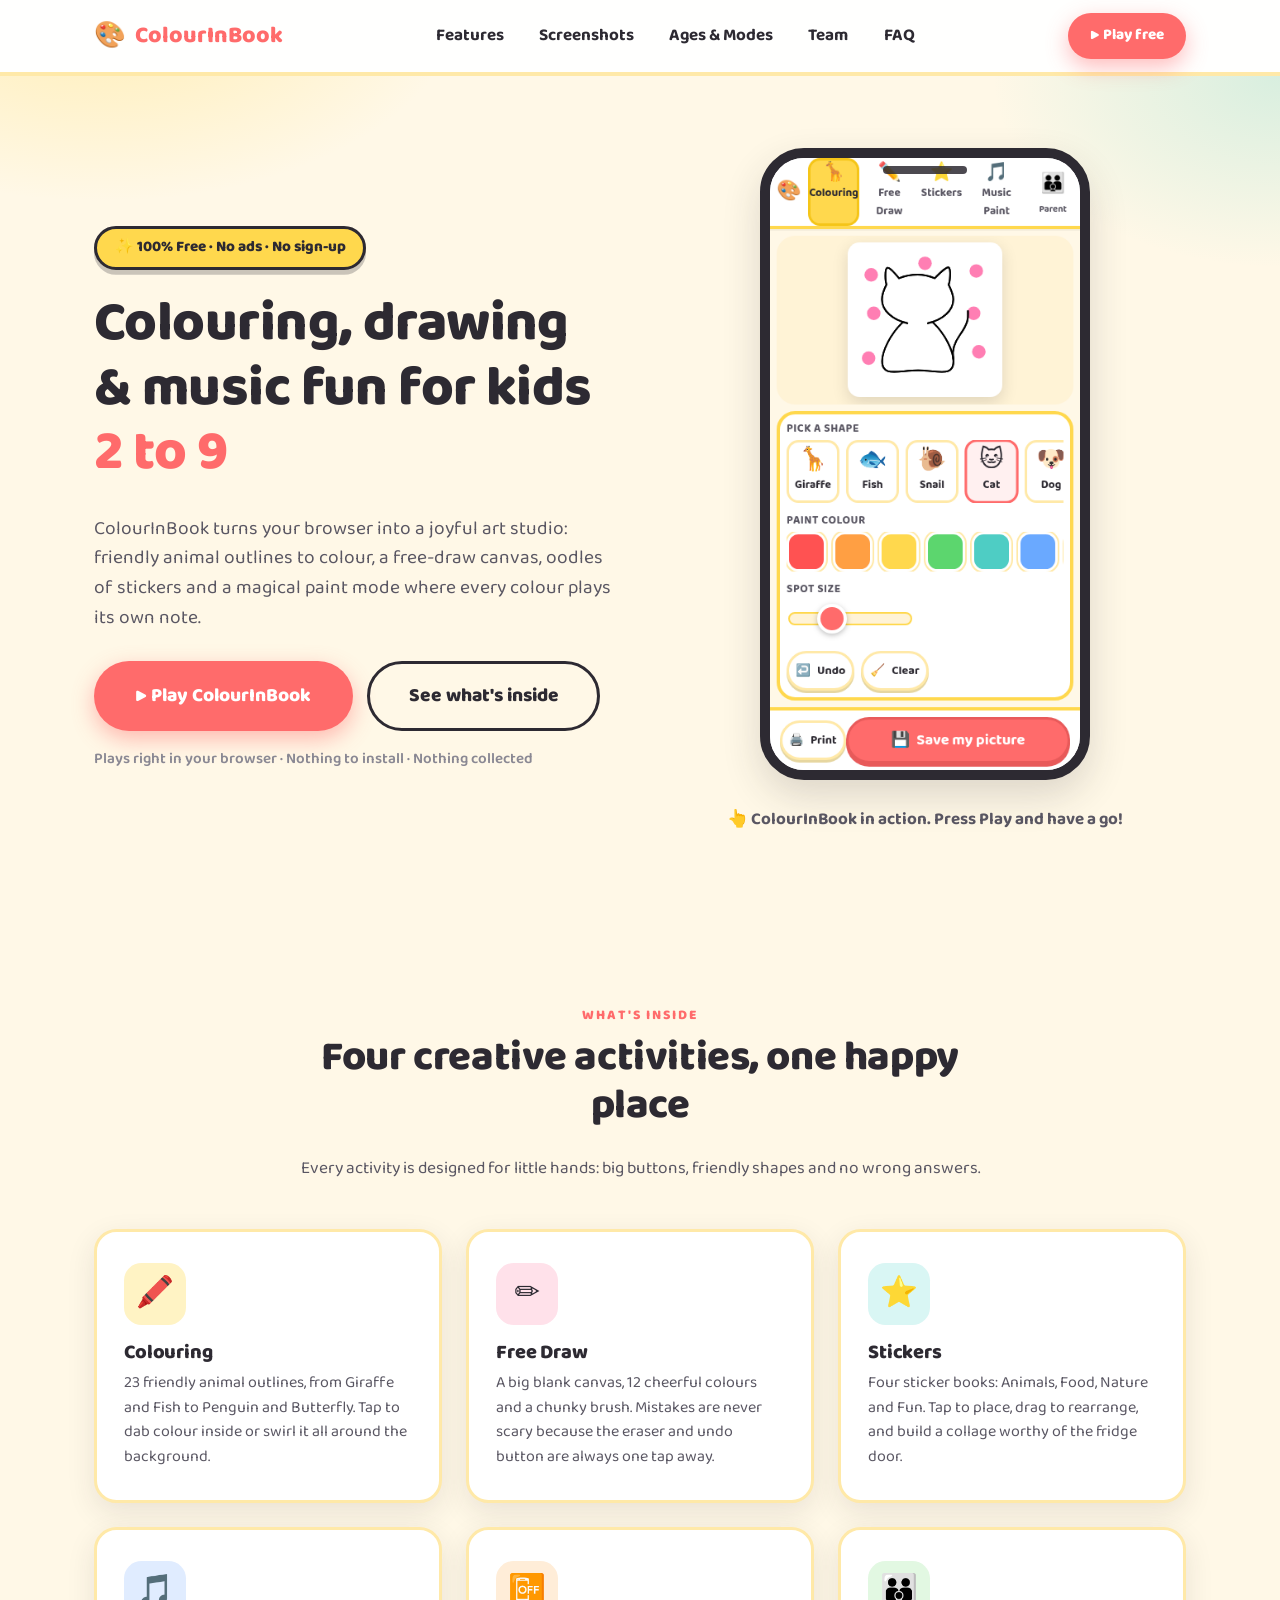
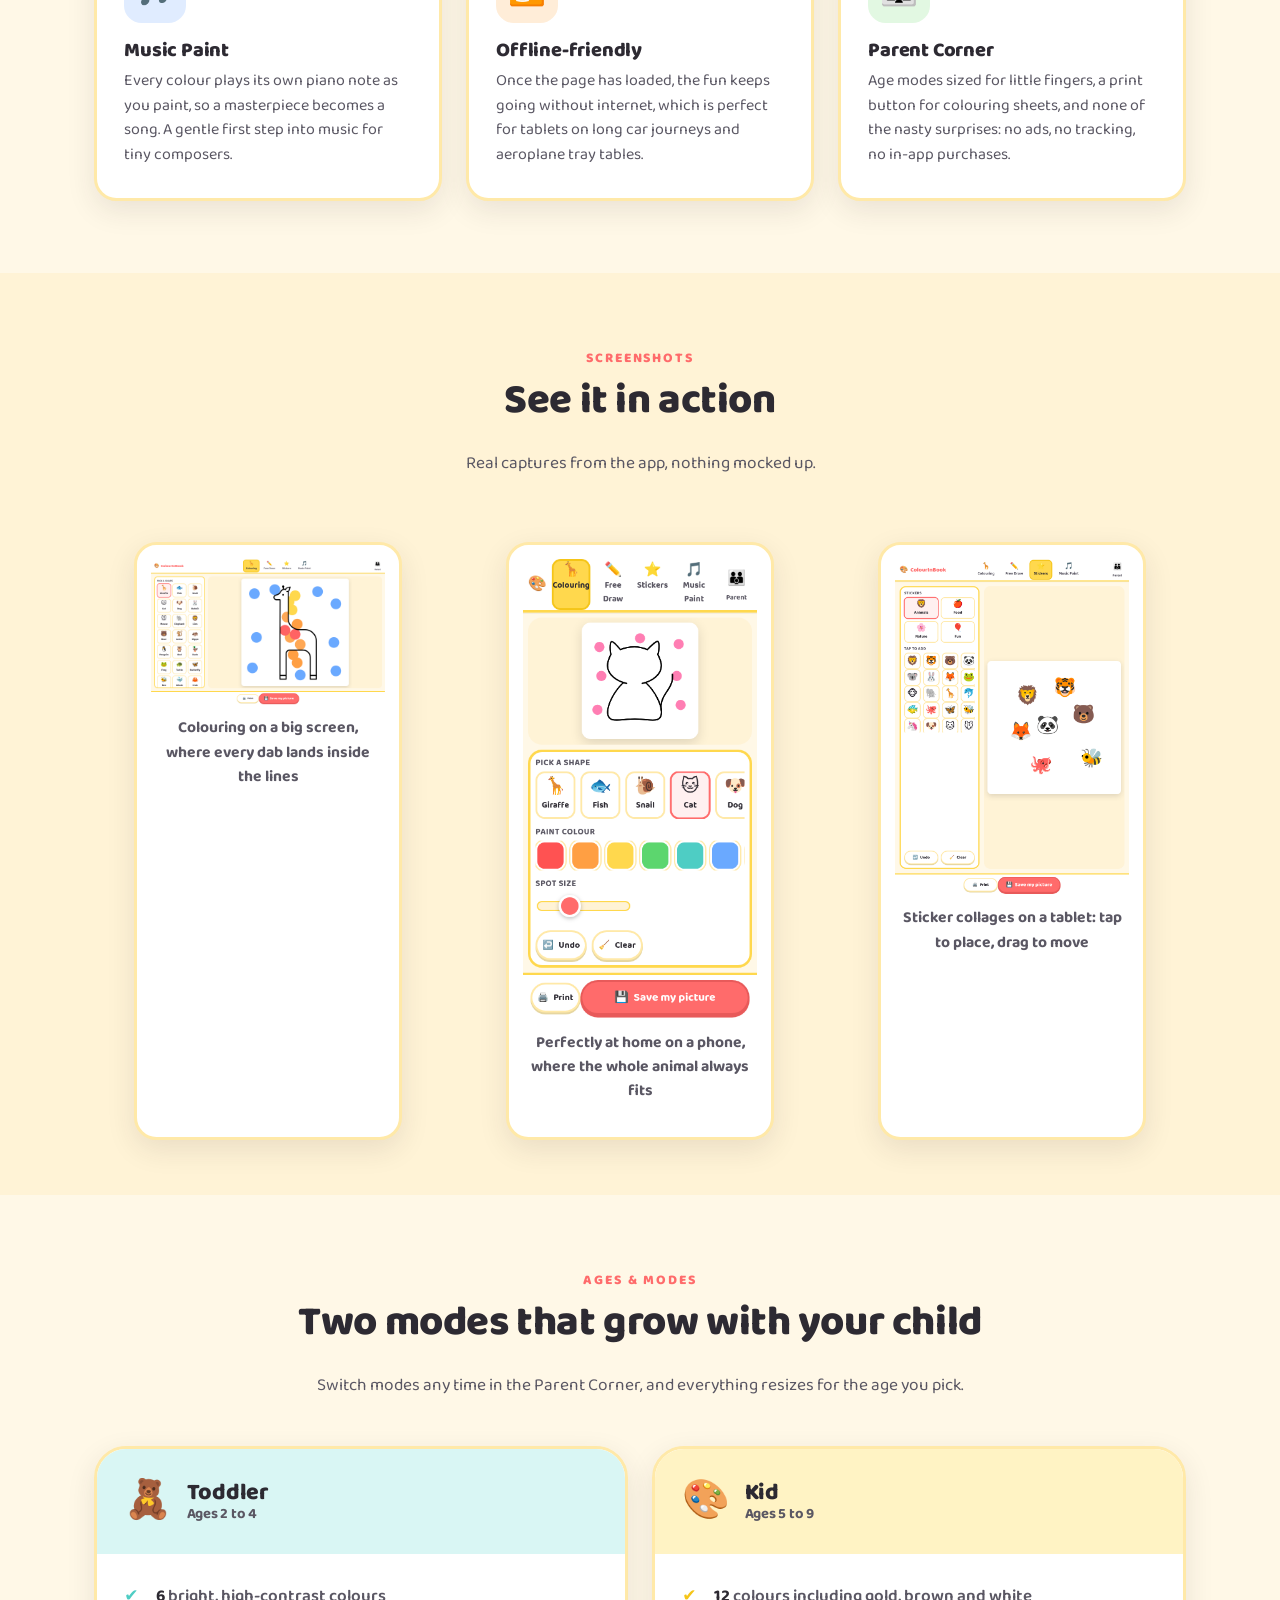
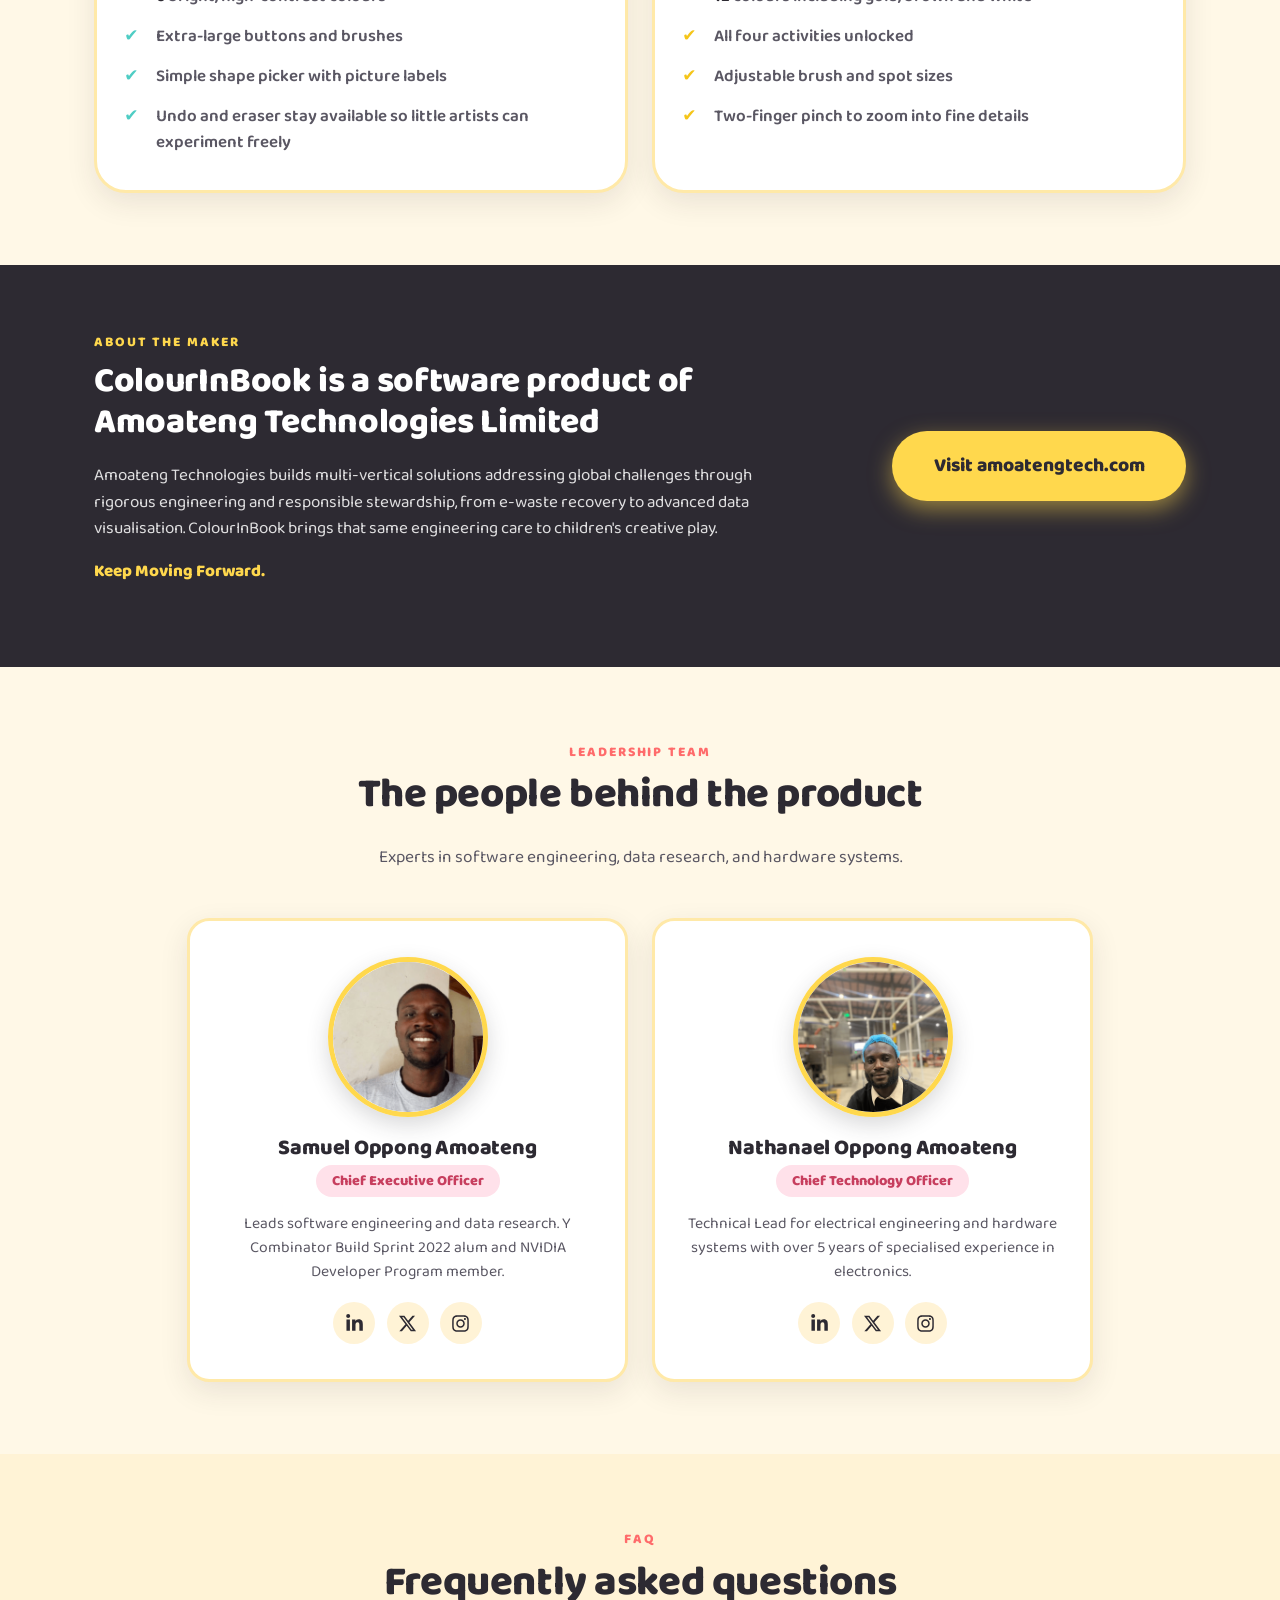
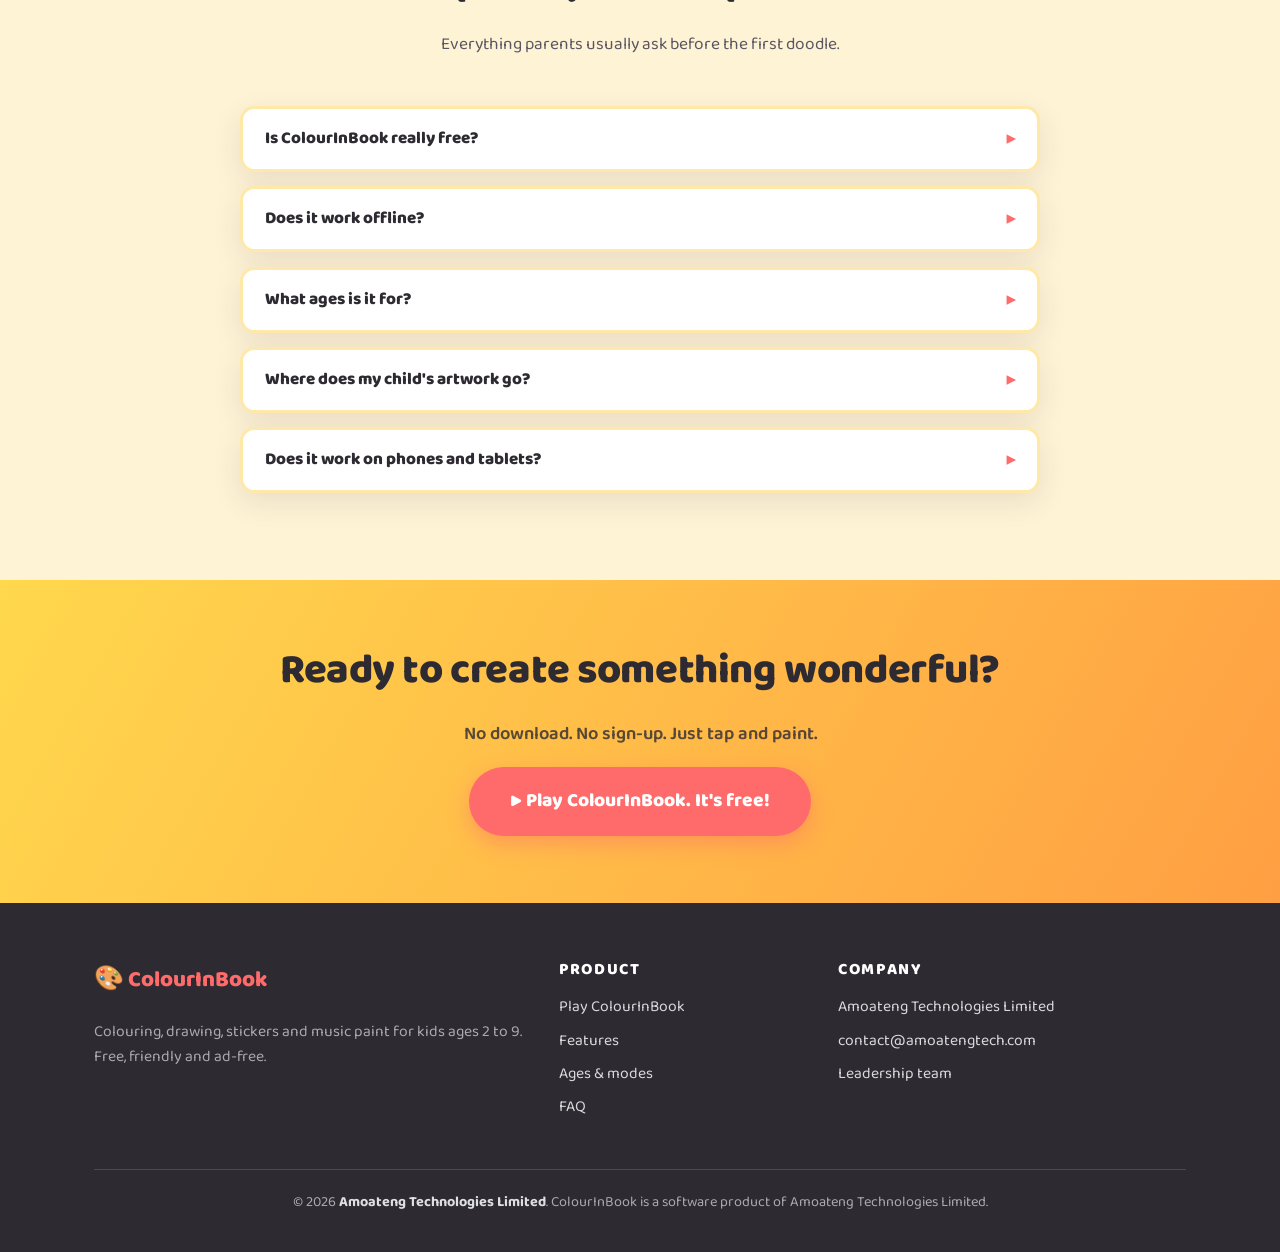
==== commit 698ccb4f: "Add files via upload" ====
--- a/colourinbook/index.html
+++ b/colourinbook/index.html
@@ -1,278 +1,432 @@
 <!DOCTYPE html>
-<html lang="en" data-age="kid">
-<head>
+<html lang="en-GB"><head>
   <meta charset="UTF-8">
-  <!-- viewport-fit=cover lets us pad with env(safe-area-inset-*) on notched phones.
-       Zoom is NOT disabled (WCAG 1.4.4); canvases already use touch-action:none
-       so drawing is unaffected. -->
-  <meta name="viewport" content="width=device-width, initial-scale=1.0, viewport-fit=cover">
+  <meta name="viewport" content="width=device-width, initial-scale=1.0">
+  <title>ColourInBook: Free Colouring, Drawing &amp; Music Fun for Kids Ages 2 to 9</title>
+  <meta name="description" content="ColourInBook is a free, ad-free creative app for children aged 2 to 9: colour 23 friendly animal outlines, draw freely, play with stickers and paint with music. No sign-up, no data collection, works offline. A software product of Amoateng Technologies Limited.">
+  <link rel="canonical" href="https://www.amoatengtech.com/colourinbook/">
   <meta name="theme-color" content="#ffd84d">
-  <title>ColourInBook: Creative Arts for Kids</title>
-
-  <!-- CSS: layered, DRY. variables → base → layout → components → activities → age modes -->
-  <link rel="stylesheet" href="css/variables.css">
-  <link rel="stylesheet" href="css/base.css">
-  <link rel="stylesheet" href="css/layout.css">
-  <link rel="stylesheet" href="css/components.css">
-  <link rel="stylesheet" href="css/activities.css">
-  <link rel="stylesheet" href="css/age-toddler.css">
-  <link rel="stylesheet" href="css/age-kid.css">
+
+  <!-- Open Graph / social preview -->
+  <meta property="og:type" content="website">
+  <meta property="og:title" content="ColourInBook: Free Colouring, Drawing &amp; Music Fun for Kids">
+  <meta property="og:description" content="Four creative activities for ages 2 to 9. 100% free, no ads, no sign-up. Playable right in your browser.">
+  <meta property="og:url" content="https://www.amoatengtech.com/colourinbook/">
+  <meta property="og:image" content="images/showcase-colouring-desktop.png">
+
+  <link rel="icon" href="data:image/svg+xml,%3Csvg xmlns='http://www.w3.org/2000/svg' viewBox='0 0 64 64'%3E%3Ccircle cx='32' cy='32' r='30' fill='%23ffd84d' stroke='%232d2a32' stroke-width='4'/%3E%3Ccircle cx='22' cy='24' r='5' fill='%23ff6b6b'/%3E%3Ccircle cx='38' cy='20' r='5' fill='%234ecdc4'/%3E%3Ccircle cx='44' cy='36' r='5' fill='%236aa9ff'/%3E%3Ccircle cx='28' cy='42' r='5' fill='%23ff9f43'/%3E%3C/svg%3E">
+
+  <!-- Same typefaces as the app (base.css), with system fallbacks -->
+  <link rel="preconnect" href="https://fonts.googleapis.com">
+  <link rel="preconnect" href="https://fonts.gstatic.com" crossorigin="">
+  <link rel="stylesheet" href="https://fonts.googleapis.com/css2?family=Baloo+2:wght@400;500;600;700;800&amp;family=Fredoka:wght@400;500;600;700&amp;display=swap">
+
+  <!-- Layout grid: vendored Bootstrap 5.3.3 grid (MIT). Everything else is
+       hand-rolled in the app's own visual language. -->
+  <link rel="stylesheet" href="css/bootstrap-grid.min.css">
+  <link rel="stylesheet" href="css/landing.css">
 </head>
 <body>
 
-  <!-- ============== WELCOME / AGE PICKER SCREEN ============== -->
-  <section id="welcome-screen" class="screen screen--welcome" data-screen="welcome">
-    <div class="welcome__card">
-      <h1 class="welcome__title">ColourInBook</h1>
-      <p class="welcome__subtitle">Pick your age to start painting!</p>
-
-      <div class="welcome__choices">
-        <button type="button" class="age-pick" data-age-pick="toddler">
-          <span class="age-pick__icon" aria-hidden="true">🧸</span>
-          <span class="age-pick__label">I'm 2 to 4</span>
-          <span class="age-pick__sub">Big buttons, easy tools</span>
-        </button>
-        <button type="button" class="age-pick" data-age-pick="kid">
-          <span class="age-pick__icon" aria-hidden="true">🎨</span>
-          <span class="age-pick__label">I'm 5 to 9</span>
-          <span class="age-pick__sub">More colours, more tools</span>
-        </button>
-      </div>
-
-      <p class="welcome__foot">Parent-friendly · No ads · Works offline<br>A software product of Amoateng Technologies Limited</p>
+  <a class="skip-link" href="#main">Skip to content</a>
+
+  <!-- ================= HEADER / NAV ================= -->
+  <header class="site-header" id="top">
+    <nav class="navbar container" aria-label="Main navigation">
+      <a class="brand" href="#top">
+        <span class="brand-icon" aria-hidden="true">🎨</span> ColourInBook
+      </a>
+
+      <ul class="main-links" id="main-links">
+        <li><a href="#features">Features</a></li>
+        <li><a href="#screenshots">Screenshots</a></li>
+        <li><a href="#ages">Ages &amp; Modes</a></li>
+        <li><a href="#team">Team</a></li>
+        <li><a href="#faq">FAQ</a></li>
+        <li class="nav-cta d-lg-none"><a class="btn btn-coral btn-sm" href="app/">▶ Play free</a></li>
+      </ul>
+
+      <div class="nav-cta d-none d-lg-flex">
+        <a class="btn btn-coral btn-sm" href="app/">▶ Play free</a>
+      </div>
+
+      <button type="button" class="nav-toggle" aria-expanded="false" aria-controls="main-links" data-nav-toggle="">
+        <span aria-hidden="true">☰</span>
+        <span class="visually-hidden">Menu</span>
+      </button>
+    </nav>
+  </header>
+
+  <main id="main">
+
+    <!-- ================= HERO ================= -->
+    <section class="hero" id="home">
+      <div class="container">
+        <div class="row align-items-center g-5">
+          <div class="col-lg-6">
+            <p class="hero-badge">✨ 100% Free · No ads · No sign-up</p>
+            <h1>Colouring, drawing &amp; music fun for kids <span class="squiggle">2 to 9</span></h1>
+            <p class="lead">ColourInBook turns your browser into a joyful art studio: friendly animal outlines to colour, a free-draw canvas, oodles of stickers and a magical paint mode where every colour plays its own note.</p>
+            <div class="hero-ctas">
+              <a class="btn btn-coral btn-lg" href="app/">▶ Play ColourInBook</a>
+              <a class="btn btn-ghost btn-lg" href="#features">See what's inside</a>
+            </div>
+            <p class="hero-trust">Plays right in your browser · Nothing to install · Nothing collected</p>
+          </div>
+
+          <div class="col-lg-6">
+            <div class="hero-demo">
+              <div class="phone-frame">
+                <img src="images/showcase-colouring-mobile.png" alt="Screenshot of ColourInBook on a phone: a cat outline partly painted with bright colour dabs" width="375" height="740">
+              </div>
+              <p class="demo-hint"><span class="wave" aria-hidden="true">👆</span> ColourInBook in action. Press Play and have a go!</p>
+            </div>
+          </div>
+        </div>
+      </div>
+    </section>
+
+    <!-- ================= FEATURES ================= -->
+    <section class="section" id="features">
+      <div class="container">
+        <div class="section-head">
+          <span class="eyebrow">What's inside</span>
+          <h2>Four creative activities, one happy place</h2>
+          <p>Every activity is designed for little hands: big buttons, friendly shapes and no wrong answers.</p>
+        </div>
+
+        <div class="row g-4">
+          <div class="col-md-6 col-lg-4">
+            <div class="feature-card">
+              <span class="feature-emoji tint-yellow" aria-hidden="true">🖍️</span>
+              <h3>Colouring</h3>
+              <p>23 friendly animal outlines, from Giraffe and Fish to Penguin and Butterfly. Tap to dab colour inside or swirl it all around the background.</p>
+            </div>
+          </div>
+
+          <div class="col-md-6 col-lg-4">
+            <div class="feature-card">
+              <span class="feature-emoji tint-pink" aria-hidden="true">✏️</span>
+              <h3>Free Draw</h3>
+              <p>A big blank canvas, 12 cheerful colours and a chunky brush. Mistakes are never scary because the eraser and undo button are always one tap away.</p>
+            </div>
+          </div>
+
+          <div class="col-md-6 col-lg-4">
+            <div class="feature-card">
+              <span class="feature-emoji tint-teal" aria-hidden="true">⭐</span>
+              <h3>Stickers</h3>
+              <p>Four sticker books: Animals, Food, Nature and Fun. Tap to place, drag to rearrange, and build a collage worthy of the fridge door.</p>
+            </div>
+          </div>
+
+          <div class="col-md-6 col-lg-4">
+            <div class="feature-card">
+              <span class="feature-emoji tint-sky" aria-hidden="true">🎵</span>
+              <h3>Music Paint</h3>
+              <p>Every colour plays its own piano note as you paint, so a masterpiece becomes a song. A gentle first step into music for tiny composers.</p>
+            </div>
+          </div>
+
+          <div class="col-md-6 col-lg-4">
+            <div class="feature-card">
+              <span class="feature-emoji tint-orange" aria-hidden="true">📴</span>
+              <h3>Offline-friendly</h3>
+              <p>Once the page has loaded, the fun keeps going without internet, which is perfect for tablets on long car journeys and aeroplane tray tables.</p>
+            </div>
+          </div>
+
+          <div class="col-md-6 col-lg-4">
+            <div class="feature-card">
+              <span class="feature-emoji tint-mint" aria-hidden="true">👪</span>
+              <h3>Parent Corner</h3>
+              <p>Age modes sized for little fingers, a print button for colouring sheets, and none of the nasty surprises: no ads, no tracking, no in-app purchases.</p>
+            </div>
+          </div>
+        </div>
+      </div>
+    </section>
+
+    <!-- ================= SCREENSHOTS ================= -->
+    <section class="section section-soft" id="screenshots">
+      <div class="container">
+        <div class="section-head">
+          <span class="eyebrow">Screenshots</span>
+          <h2>See it in action</h2>
+          <p>Real captures from the app, nothing mocked up.</p>
+        </div>
+
+        <div class="row g-4">
+          <div class="col-md-6 col-lg-4">
+            <figure class="shot-card mb-0">
+              <img src="images/showcase-colouring-desktop.png" alt="ColourInBook colouring activity on a desktop screen: a giraffe outline being dabbed with orange, red, yellow and blue paint spots" loading="lazy">
+              <figcaption>Colouring on a big screen, where every dab lands inside the lines</figcaption>
+            </figure>
+          </div>
+
+          <div class="col-md-6 col-lg-4">
+            <figure class="shot-card mb-0">
+              <img src="images/showcase-colouring-mobile.png" alt="ColourInBook on a phone: a cat outline with pink paint spots, with the shape picker and colour palette below" loading="lazy">
+              <figcaption>Perfectly at home on a phone, where the whole animal always fits</figcaption>
+            </figure>
+          </div>
+
+          <div class="col-md-6 col-lg-4">
+            <figure class="shot-card mb-0">
+              <img src="images/showcase-stickers-tablet.png" alt="ColourInBook stickers activity on a tablet: lion, tiger, bear, panda, fox, octopus and bee stickers arranged on a canvas" loading="lazy">
+              <figcaption>Sticker collages on a tablet: tap to place, drag to move</figcaption>
+            </figure>
+          </div>
+        </div>
+      </div>
+    </section>
+
+    <!-- ================= AGES & MODES ================= -->
+    <section class="section" id="ages">
+      <div class="container">
+        <div class="section-head">
+          <span class="eyebrow">Ages &amp; modes</span>
+          <h2>Two modes that grow with your child</h2>
+          <p>Switch modes any time in the Parent Corner, and everything resizes for the age you pick.</p>
+        </div>
+
+        <div class="row g-4">
+          <div class="col-md-6">
+            <div class="age-card toddler">
+              <div class="age-card-head">
+                <span class="age-emoji" aria-hidden="true">🧸</span>
+                <h3>Toddler <span class="age-tag">Ages 2 to 4</span></h3>
+              </div>
+              <ul>
+                <li><strong>6</strong> bright, high-contrast colours</li>
+                <li>Extra-large buttons and brushes</li>
+                <li>Simple shape picker with picture labels</li>
+                <li>Undo and eraser stay available so little artists can experiment freely</li>
+              </ul>
+            </div>
+          </div>
+
+          <div class="col-md-6">
+            <div class="age-card kid">
+              <div class="age-card-head">
+                <span class="age-emoji" aria-hidden="true">🎨</span>
+                <h3>Kid <span class="age-tag">Ages 5 to 9</span></h3>
+              </div>
+              <ul>
+                <li><strong>12</strong> colours including gold, brown and white</li>
+                <li>All four activities unlocked</li>
+                <li>Adjustable brush and spot sizes</li>
+                <li>Two-finger pinch to zoom into fine details</li>
+              </ul>
+            </div>
+          </div>
+        </div>
+      </div>
+    </section>
+
+    <!-- ============================================================
+         PRICING: temporarily commented out.
+         ColourInBook is currently 100% free, so there is nothing to
+         price yet. This block (kept in AppVilla's canonical position,
+         after the showcase sections and before the team) can be
+         re-enabled by removing this comment marker pair.
+         ============================================================
+    <section class="section section-soft" id="pricing">
+      <div class="container">
+        <div class="section-head">
+          <span class="eyebrow">Pricing</span>
+          <h2>Simple, honest pricing</h2>
+          <p>One plan to start. More when the product grows.</p>
+        </div>
+        <div class="row g-4 justify-content-center">
+          <div class="col-md-6 col-lg-4">
+            <div class="feature-card text-center">
+              <span class="feature-emoji tint-yellow" aria-hidden="true">🎁</span>
+              <h3>Free Forever</h3>
+              <p>Everything in ColourInBook, free for everyone.</p>
+              <p class="price-amount">£0</p>
+              <a class="btn btn-coral" href="app/">Play now</a>
+            </div>
+          </div>
+        </div>
+      </div>
+    </section>
+    ============================================================ -->
+
+    <!-- ================= ABOUT THE MAKER ================= -->
+    <section class="about-strip" id="about">
+      <div class="container">
+        <div class="row align-items-center g-4">
+          <div class="col-lg-8">
+            <span class="eyebrow">About the maker</span>
+            <h2>ColourInBook is a software product of Amoateng Technologies Limited</h2>
+            <p>Amoateng Technologies builds multi-vertical solutions addressing global challenges through rigorous engineering and responsible stewardship, from e-waste recovery to advanced data visualisation. ColourInBook brings that same engineering care to children's creative play.</p>
+            <p class="motto">Keep Moving Forward.</p>
+          </div>
+          <div class="col-lg-4 text-lg-end">
+            <a class="btn btn-yellow btn-lg" href="https://www.amoatengtech.com" target="_blank" rel="noopener">Visit amoatengtech.com</a>
+          </div>
+        </div>
+      </div>
+    </section>
+
+    <!-- ================= TEAM ================= -->
+    <section class="section" id="team">
+      <div class="container">
+        <div class="section-head">
+          <span class="eyebrow">Leadership team</span>
+          <h2>The people behind the product</h2>
+          <p>Experts in software engineering, data research, and hardware systems.</p>
+        </div>
+
+        <div class="row g-4 justify-content-center">
+          <div class="col-md-6 col-lg-5">
+            <div class="team-card">
+              <img class="team-photo" src="images/ceo-samuel-oppong-amoateng.png" alt="Portrait of Samuel Oppong Amoateng" width="160" height="160" loading="lazy">
+              <h3>Samuel Oppong Amoateng</h3>
+              <span class="team-role">Chief Executive Officer</span>
+              <p>Leads software engineering and data research. Y Combinator Build Sprint 2022 alum and NVIDIA Developer Program member.</p>
+              <div class="social-links">
+                <a href="https://www.linkedin.com/in/soamoateng" target="_blank" rel="noopener" aria-label="Samuel Oppong Amoateng on LinkedIn">
+                  <svg viewBox="0 0 448 512" aria-hidden="true"><path d="M100.28 448H7.4V148.9h92.88zM53.79 108.1C24.09 108.1 0 83.5 0 53.8a53.79 53.79 0 0 1 107.58 0c0 29.7-24.1 54.3-53.79 54.3zM447.9 448h-92.68V302.4c0-34.7-.7-79.2-48.29-79.2-48.29 0-55.69 37.7-55.69 76.7V448h-92.78V148.9h89.08v40.8h1.3c12.4-23.5 42.69-48.3 87.88-48.3 94 0 111.28 61.9 111.28 142.3V448z"></path></svg>
+                </a>
+                <a href="https://x.com/skdoamoateng" target="_blank" rel="noopener" aria-label="Samuel Oppong Amoateng on X">
+                  <svg viewBox="0 0 512 512" aria-hidden="true"><path d="M389.2 48h70.6L305.6 224.2 487 464H345L233.7 318.6 106.5 464H35.8L200.7 275.5 26.8 48H172.4L272.9 180.9 389.2 48zM364.4 421.8h39.1L151.1 88h-42L364.4 421.8z"></path></svg>
+                </a>
+                <a href="https://www.instagram.com/soamoateng" target="_blank" rel="noopener" aria-label="Samuel Oppong Amoateng on Instagram">
+                  <svg viewBox="0 0 448 512" aria-hidden="true"><path d="M224.1 141c-63.6 0-114.9 51.3-114.9 114.9s51.3 114.9 114.9 114.9S339 319.5 339 255.9 287.7 141 224.1 141zm0 189.6c-41.1 0-74.7-33.5-74.7-74.7s33.5-74.7 74.7-74.7 74.7 33.5 74.7 74.7-33.6 74.7-74.7 74.7zm146.4-194.3c0 14.9-12 26.8-26.8 26.8-14.9 0-26.8-12-26.8-26.8s12-26.8 26.8-26.8 26.8 12 26.8 26.8zm76.1 27.2c-1.7-35.9-9.9-67.7-36.2-93.9-26.2-26.2-58-34.4-93.9-36.2-37-2.1-147.9-2.1-184.9 0-35.8 1.7-67.6 9.9-93.9 36.1s-34.4 58-36.2 93.9c-2.1 37-2.1 147.9 0 184.9 1.7 35.9 9.9 67.7 36.2 93.9s58 34.4 93.9 36.2c37 2.1 147.9 2.1 184.9 0 35.9-1.7 67.7-9.9 93.9-36.2 26.2-26.2 34.4-58 36.2-93.9 2.1-37 2.1-147.8 0-184.8zM398.8 388c-7.8 19.6-22.9 34.7-42.6 42.6-29.5 11.7-99.5 9-132.1 9s-102.7 2.6-132.1-9c-19.6-7.8-34.7-22.9-42.6-42.6-11.7-29.5-9-99.5-9-132.1s-2.6-102.7 9-132.1c7.8-19.6 22.9-34.7 42.6-42.6 29.5-11.7 99.5-9 132.1-9s102.7-2.6 132.1 9c19.6 7.8 34.7 22.9 42.6 42.6 11.7 29.5 9 99.5 9 132.1s2.7 102.7-9 132.1z"></path></svg>
+                </a>
+              </div>
+            </div>
+          </div>
+
+          <div class="col-md-6 col-lg-5">
+            <div class="team-card">
+              <img class="team-photo" src="images/cto-nathanael-oppong-amoateng.png" alt="Portrait of Nathanael Oppong Amoateng" width="160" height="160" loading="lazy">
+              <h3>Nathanael Oppong Amoateng</h3>
+              <span class="team-role">Chief Technology Officer</span>
+              <p>Technical Lead for electrical engineering and hardware systems with over 5 years of specialised experience in electronics.</p>
+              <div class="social-links">
+                <a href="https://www.linkedin.com/in/nathanael-oppong-amoateng-93667028s5k" target="_blank" rel="noopener" aria-label="Nathanael Oppong Amoateng on LinkedIn">
+                  <svg viewBox="0 0 448 512" aria-hidden="true"><path d="M100.28 448H7.4V148.9h92.88zM53.79 108.1C24.09 108.1 0 83.5 0 53.8a53.79 53.79 0 0 1 107.58 0c0 29.7-24.1 54.3-53.79 54.3zM447.9 448h-92.68V302.4c0-34.7-.7-79.2-48.29-79.2-48.29 0-55.69 37.7-55.69 76.7V448h-92.78V148.9h89.08v40.8h1.3c12.4-23.5 42.69-48.3 87.88-48.3 94 0 111.28 61.9 111.28 142.3V448z"></path></svg>
+                </a>
+                <a href="https://x.com/noamoateng" target="_blank" rel="noopener" aria-label="Nathanael Oppong Amoateng on X">
+                  <svg viewBox="0 0 512 512" aria-hidden="true"><path d="M389.2 48h70.6L305.6 224.2 487 464H345L233.7 318.6 106.5 464H35.8L200.7 275.5 26.8 48H172.4L272.9 180.9 389.2 48zM364.4 421.8h39.1L151.1 88h-42L364.4 421.8z"></path></svg>
+                </a>
+                <a href="https://www.instagram.com/noamoateng" target="_blank" rel="noopener" aria-label="Nathanael Oppong Amoateng on Instagram">
+                  <svg viewBox="0 0 448 512" aria-hidden="true"><path d="M224.1 141c-63.6 0-114.9 51.3-114.9 114.9s51.3 114.9 114.9 114.9S339 319.5 339 255.9 287.7 141 224.1 141zm0 189.6c-41.1 0-74.7-33.5-74.7-74.7s33.5-74.7 74.7-74.7 74.7 33.5 74.7 74.7-33.6 74.7-74.7 74.7zm146.4-194.3c0 14.9-12 26.8-26.8 26.8-14.9 0-26.8-12-26.8-26.8s12-26.8 26.8-26.8 26.8 12 26.8 26.8zm76.1 27.2c-1.7-35.9-9.9-67.7-36.2-93.9-26.2-26.2-58-34.4-93.9-36.2-37-2.1-147.9-2.1-184.9 0-35.8 1.7-67.6 9.9-93.9 36.1s-34.4 58-36.2 93.9c-2.1 37-2.1 147.9 0 184.9 1.7 35.9 9.9 67.7 36.2 93.9s58 34.4 93.9 36.2c37 2.1 147.9 2.1 184.9 0 35.9-1.7 67.7-9.9 93.9-36.2 26.2-26.2 34.4-58 36.2-93.9 2.1-37 2.1-147.8 0-184.8zM398.8 388c-7.8 19.6-22.9 34.7-42.6 42.6-29.5 11.7-99.5 9-132.1 9s-102.7 2.6-132.1-9c-19.6-7.8-34.7-22.9-42.6-42.6-11.7-29.5-9-99.5-9-132.1s-2.6-102.7 9-132.1c7.8-19.6 22.9-34.7 42.6-42.6 29.5-11.7 99.5-9 132.1-9s102.7-2.6 132.1 9c19.6 7.8 34.7 22.9 42.6 42.6 11.7 29.5 9 99.5 9 132.1s2.7 102.7-9 132.1z"></path></svg>
+                </a>
+              </div>
+            </div>
+          </div>
+        </div>
+      </div>
+    </section>
+
+    <!-- ================= FAQ ================= -->
+    <section class="section section-soft" id="faq">
+      <div class="container">
+        <div class="section-head">
+          <span class="eyebrow">FAQ</span>
+          <h2>Frequently asked questions</h2>
+          <p>Everything parents usually ask before the first doodle.</p>
+        </div>
+
+        <div class="faq-list">
+          <details>
+            <summary>Is ColourInBook really free?</summary>
+            <p class="faq-a">Yes, ColourInBook is currently 100% free. No ads, no in-app purchases, no sign-up and no credit card. Just open the page and play.</p>
+          </details>
+
+          <details>
+            <summary>Does it work offline?</summary>
+            <p class="faq-a">Yes. Once the page has loaded, all four activities keep working without an internet connection, so it is ideal for journeys and Wi-Fi-free afternoons.</p>
+          </details>
+
+          <details>
+            <summary>What ages is it for?</summary>
+            <p class="faq-a">Children aged 2 to 9. Toddler mode (2 to 4) offers six colours, extra-large buttons and picture labels; Kid mode (5 to 9) unlocks twelve colours, adjustable brush sizes and pinch-to-zoom.</p>
+          </details>
+
+          <details>
+            <summary>Where does my child's artwork go?</summary>
+            <p class="faq-a">Nowhere. ColourInBook collects no data and has no accounts. Work in progress is kept privately in your own browser, and pictures only leave the device when you tap "Save my picture" or "Print".</p>
+          </details>
+
+          <details>
+            <summary>Does it work on phones and tablets?</summary>
+            <p class="faq-a">Yes, ColourInBook is built mobile-first and adapts to phones, tablets, laptops and desktop screens, in portrait or landscape. All you need is a browser.</p>
+          </details>
+        </div>
+      </div>
+    </section>
+
+    <!-- ================= CTA BAND ================= -->
+    <section class="cta-band" id="play">
+      <div class="container">
+        <h2>Ready to create something wonderful?</h2>
+        <p>No download. No sign-up. Just tap and paint.</p>
+        <a class="btn btn-coral btn-lg" href="app/">▶ Play ColourInBook. It's free!</a>
+      </div>
+    </section>
+
+  </main>
+
+  <!-- ================= FOOTER ================= -->
+  <footer class="site-footer">
+    <div class="container">
+      <div class="row g-4">
+        <div class="col-lg-5">
+          <p class="footer-brand"><span class="brand-icon" aria-hidden="true">🎨</span> ColourInBook</p>
+          <p class="footer-tagline">Colouring, drawing, stickers and music paint for kids ages 2 to 9. Free, friendly and ad-free.</p>
+        </div>
+
+        <div class="col-6 col-lg-3">
+          <h4>Product</h4>
+          <ul>
+            <li><a href="app/">Play ColourInBook</a></li>
+            <li><a href="#features">Features</a></li>
+            <li><a href="#ages">Ages &amp; modes</a></li>
+            <li><a href="#faq">FAQ</a></li>
+          </ul>
+        </div>
+
+        <div class="col-6 col-lg-4">
+          <h4>Company</h4>
+          <ul>
+            <li><a href="https://www.amoatengtech.com" target="_blank" rel="noopener">Amoateng Technologies Limited</a></li>
+            <li><a href="mailto:contact@amoatengtech.com">contact@amoatengtech.com</a></li>
+            <li><a href="#team">Leadership team</a></li>
+          </ul>
+        </div>
+      </div>
+
+      <div class="footer-bottom">
+        <p>© 2026 <strong>Amoateng Technologies Limited</strong>. ColourInBook is a software product of Amoateng Technologies Limited.</p>
+      </div>
     </div>
-  </section>
-
-  <!-- ============== MAIN APP SCREEN ============== -->
-  <section id="app-screen" class="screen screen--app" data-screen="app" hidden>
-
-    <!-- Top bar: activity switcher + parent corner -->
-    <header class="appbar">
-      <div class="appbar__brand">
-        <span class="appbar__logo" aria-hidden="true">🎨</span>
-        <span class="appbar__title">ColourInBook</span>
-      </div>
-
-      <nav class="appbar__activities" role="tablist" aria-label="Choose an activity">
-        <button type="button" class="activity-tab" data-activity-tab="coloring" role="tab" aria-selected="true" aria-label="Colouring">
-          <span class="activity-tab__icon" aria-hidden="true">🦒</span>
-          <span class="activity-tab__label">Colouring</span>
-        </button>
-        <button type="button" class="activity-tab" data-activity-tab="freedraw" role="tab" aria-selected="false" aria-label="Free Draw">
-          <span class="activity-tab__icon" aria-hidden="true">✏️</span>
-          <span class="activity-tab__label">Free Draw</span>
-        </button>
-        <button type="button" class="activity-tab" data-activity-tab="stickers" role="tab" aria-selected="false" aria-label="Stickers">
-          <span class="activity-tab__icon" aria-hidden="true">⭐</span>
-          <span class="activity-tab__label">Stickers</span>
-        </button>
-        <button type="button" class="activity-tab" data-activity-tab="musicpaint" role="tab" aria-selected="false" aria-label="Music Paint">
-          <span class="activity-tab__icon" aria-hidden="true">🎵</span>
-          <span class="activity-tab__label">Music Paint</span>
-        </button>
-      </nav>
-
-      <button type="button" class="appbar__parent" data-action="open-parent" aria-label="Parent corner">
-        <span aria-hidden="true">👪</span>
-        <span class="appbar__parent-label">Parent</span>
-      </button>
-    </header>
-
-    <!-- Main content: each activity mounts into its own panel -->
-    <main class="stage" id="stage">
-
-      <!-- ---------- Coloring activity ---------- -->
-      <article class="panel" data-activity-panel="coloring" hidden>
-        <aside class="toolbar toolbar--coloring">
-          <div class="toolbar__group" data-toolbar="shapes">
-            <h3 class="toolbar__heading">Pick a shape</h3>
-            <div class="shape-pick" data-shape-picker>
-              <!-- Shape buttons built dynamically by coloring.js -->
-            </div>
-          </div>
-
-          <div class="toolbar__group" data-toolbar="colors">
-            <h3 class="toolbar__heading">Paint colour</h3>
-            <div class="color-grid" data-coloring-colors></div>
-          </div>
-
-          <div class="toolbar__group" data-toolbar="size">
-            <h3 class="toolbar__heading">Spot size</h3>
-            <input type="range" min="6" max="120" value="40" data-coloring-size class="size-slider">
-          </div>
-
-          <div class="toolbar__group toolbar__group--actions">
-            <button type="button" class="btn btn--secondary" data-coloring-undo aria-label="Undo">
-              <span aria-hidden="true">↩️</span> <span class="btn__label">Undo</span>
-            </button>
-            <button type="button" class="btn btn--secondary" data-coloring-clear aria-label="Clear">
-              <span aria-hidden="true">🧹</span> <span class="btn__label">Clear</span>
-            </button>
-          </div>
-        </aside>
-
-        <div class="canvas-wrap">
-          <div class="canvas canvas--coloring" data-coloring-canvas>
-            <!-- SVG injected by coloring.js -->
-          </div>
-        </div>
-      </article>
-
-      <!-- ---------- Free draw activity ---------- -->
-      <article class="panel" data-activity-panel="freedraw" hidden>
-        <aside class="toolbar toolbar--freedraw">
-          <div class="toolbar__group" data-toolbar="tools">
-            <h3 class="toolbar__heading">Tool</h3>
-            <div class="tool-pick">
-              <button type="button" class="tool-pick__btn is-active" data-freedraw-tool="brush" aria-pressed="true">
-                <span aria-hidden="true">🖌️</span> <span class="tool-pick__name">Brush</span>
-              </button>
-              <button type="button" class="tool-pick__btn" data-freedraw-tool="eraser" aria-pressed="false">
-                <span aria-hidden="true">🧽</span> <span class="tool-pick__name">Eraser</span>
-              </button>
-            </div>
-          </div>
-
-          <div class="toolbar__group" data-toolbar="colors">
-            <h3 class="toolbar__heading">Colour</h3>
-            <div class="color-grid" data-freedraw-colors></div>
-          </div>
-
-          <div class="toolbar__group" data-toolbar="size">
-            <h3 class="toolbar__heading">Brush size</h3>
-            <input type="range" min="4" max="60" value="14" data-freedraw-size class="size-slider">
-          </div>
-
-          <div class="toolbar__group toolbar__group--actions">
-            <button type="button" class="btn btn--secondary" data-freedraw-undo aria-label="Undo">
-              <span aria-hidden="true">↩️</span> <span class="btn__label">Undo</span>
-            </button>
-            <button type="button" class="btn btn--secondary" data-freedraw-clear aria-label="Clear">
-              <span aria-hidden="true">🧹</span> <span class="btn__label">Clear</span>
-            </button>
-          </div>
-        </aside>
-
-        <div class="canvas-wrap">
-          <canvas class="canvas canvas--freedraw" data-freedraw-canvas></canvas>
-        </div>
-      </article>
-
-      <!-- ---------- Sticker collage activity ---------- -->
-      <article class="panel" data-activity-panel="stickers" hidden>
-        <aside class="toolbar toolbar--stickers">
-          <div class="toolbar__group" data-toolbar="categories">
-            <h3 class="toolbar__heading">Stickers</h3>
-            <div class="category-pick" data-sticker-categories></div>
-          </div>
-
-          <div class="toolbar__group" data-toolbar="stickers">
-            <h3 class="toolbar__heading">Tap to add</h3>
-            <div class="sticker-grid" data-sticker-grid></div>
-          </div>
-
-          <div class="toolbar__group toolbar__group--actions">
-            <button type="button" class="btn btn--secondary" data-stickers-undo aria-label="Undo">
-              <span aria-hidden="true">↩️</span> <span class="btn__label">Undo</span>
-            </button>
-            <button type="button" class="btn btn--secondary" data-stickers-clear aria-label="Clear">
-              <span aria-hidden="true">🧹</span> <span class="btn__label">Clear</span>
-            </button>
-          </div>
-        </aside>
-
-        <div class="canvas-wrap">
-          <canvas class="canvas canvas--stickers" data-stickers-canvas></canvas>
-        </div>
-      </article>
-
-      <!-- ---------- Music paint activity ---------- -->
-      <article class="panel" data-activity-panel="musicpaint" hidden>
-        <aside class="toolbar toolbar--musicpaint">
-          <div class="toolbar__group" data-toolbar="colors">
-            <h3 class="toolbar__heading">Each colour plays a note!</h3>
-            <div class="color-grid color-grid--music" data-music-colors></div>
-          </div>
-
-          <div class="toolbar__group" data-toolbar="size">
-            <h3 class="toolbar__heading">Brush size</h3>
-            <input type="range" min="8" max="80" value="30" data-music-size class="size-slider">
-          </div>
-
-          <div class="toolbar__group toolbar__group--actions">
-            <button type="button" class="btn btn--secondary" data-music-undo aria-label="Undo">
-              <span aria-hidden="true">↩️</span> <span class="btn__label">Undo</span>
-            </button>
-            <button type="button" class="btn btn--secondary" data-music-clear aria-label="Clear">
-              <span aria-hidden="true">🧹</span> <span class="btn__label">Clear</span>
-            </button>
-            <button type="button" class="btn btn--secondary" data-music-mute aria-pressed="false" aria-label="Sound on">
-              <span aria-hidden="true">🔊</span> <span class="btn__label">Sound on</span>
-            </button>
-          </div>
-        </aside>
-
-        <div class="canvas-wrap">
-          <canvas class="canvas canvas--musicpaint" data-music-canvas></canvas>
-        </div>
-      </article>
-
-    </main>
-
-    <!-- Universal save bar -->
-    <footer class="savebar">
-      <button type="button" class="btn btn--secondary btn--print" data-action="print-picture" aria-label="Print my picture">
-        <span aria-hidden="true">🖨️</span> <span class="btn__label">Print</span>
-      </button>
-      <button type="button" class="btn btn--primary btn--save" data-action="save-png">
-        <span aria-hidden="true">💾</span> <span class="btn__label">Save my picture</span>
-      </button>
-    </footer>
-  </section>
-
-  <!-- ============== PARENT CORNER MODAL ============== -->
-  <div id="parent-modal" class="modal" data-modal="parent" hidden>
-    <div class="modal__backdrop" data-action="close-parent"></div>
-    <div class="modal__card">
-      <h2 class="modal__title">Parent Corner</h2>
-
-      <section class="modal__section">
-        <h3>Age mode</h3>
-        <p class="modal__hint">Changes button sizes and how many tools are shown.</p>
-        <div class="age-pick age-pick--inline">
-          <button type="button" class="age-pick__btn" data-age-set="toddler">
-            <span aria-hidden="true">🧸</span> Toddler (2 to 4)
-          </button>
-          <button type="button" class="age-pick__btn" data-age-set="kid">
-            <span aria-hidden="true">🎨</span> Kid (5 to 9)
-          </button>
-        </div>
-      </section>
-
-      <section class="modal__section">
-        <h3>About</h3>
-        <p>ColourInBook is a parent-friendly creative app for kids. No ads, no data collection, no internet needed. Drawings are saved only when you tap "Save my picture".</p>
-        <p>ColourInBook is a software product of <a href="https://www.amoatengtech.com" target="_blank" rel="noopener">Amoateng Technologies Limited</a>.</p>
-      </section>
-
-      <button type="button" class="btn btn--primary" data-action="close-parent">Close</button>
-    </div>
-  </div>
-
-  <!-- Toast for save feedback -->
-  <div id="toast" class="toast" data-toast hidden></div>
-
-  <!-- ============== JS: layered, DRY. core utils first, activities next, app boots last ============== -->
-  <script src="js/utils.js"></script>
-  <script src="js/config.js"></script>
-  <script src="js/storage.js"></script>
-  <script src="js/audio.js"></script>
-  <script src="js/shapes.js"></script>
-  <script src="js/offline.js"></script>
-  <script src="js/activities/coloring.js"></script>
-  <script src="js/activities/freedraw.js"></script>
-  <script src="js/activities/stickers.js"></script>
-  <script src="js/activities/musicpaint.js"></script>
-  <script src="js/app.js"></script>
-</body>
-</html>
+  </footer>
+
+  <script>
+    // Tiny progressive enhancement: mobile nav toggle. The page is fully
+    // usable without JavaScript (links remain reachable via the footer).
+    (function () {
+      var header = document.querySelector('.site-header');
+      var toggle = document.querySelector('[data-nav-toggle]');
+      if (!header || !toggle) return;
+      toggle.addEventListener('click', function () {
+        var open = header.classList.toggle('nav-open');
+        toggle.setAttribute('aria-expanded', open ? 'true' : 'false');
+      });
+      // Close the menu after choosing a section
+      document.querySelectorAll('.main-links a').forEach(function (a) {
+        a.addEventListener('click', function () {
+          header.classList.remove('nav-open');
+          toggle.setAttribute('aria-expanded', 'false');
+        });
+      });
+    })();
+  </script>
+
+
+</body></html>
--- a/colourinbook/css/landing.css
+++ b/colourinbook/css/landing.css
@@ -0,0 +1,137 @@
+:root { --c-bg: #fff8e7; --c-bg-soft: #fff3d6; --c-surface: #ffffff; --c-ink: #2d2a32; --c-ink-soft: #5a5763; --c-ink-mute: #8a8893; --c-primary: #ff6b6b; --c-primary-dk: #e85a5a; --c-accent: #ffd84d; --c-accent-dk: #f5c518; --c-teal: #4ecdc4; --c-sky: #6aa9ff; --c-orange: #ff9f43; --c-line: #ffe9a8; --radius-md: 0.9rem; --radius-lg: 1.4rem; --radius-xl: 2rem; --radius-pill: 999px; --shadow-soft: 0 0.6rem 1.8rem rgba(45, 42, 50, 0.10); --shadow-pop: 0 1rem 2.4rem rgba(45, 42, 50, 0.16); --tr: 180ms ease; }
+*, ::before, ::after { box-sizing: border-box; }
+html { scroll-behavior: smooth; }
+@media (prefers-reduced-motion: reduce) {
+  html { scroll-behavior: auto; }
+  *, ::before, ::after { transition: none !important; animation: auto ease 0s 1 normal none running none !important; }
+}
+body { margin: 0px; background: var(--c-bg); color: var(--c-ink); font-family: "Baloo 2", Fredoka, "Trebuchet MS", system-ui, sans-serif; font-size: 17px; line-height: 1.55; overflow-x: hidden; }
+h1, h2, h3, h4 { font-weight: 800; line-height: 1.15; margin: 0px 0px 0.6em; letter-spacing: -0.01em; }
+p { margin: 0px 0px 1em; }
+img { max-width: 100%; height: auto; display: block; }
+a { color: var(--c-primary); }
+:focus-visible { outline: 3px dashed var(--c-primary); outline-offset: 3px; border-radius: 6px; }
+.skip-link { position: absolute; left: -9999px; top: 0px; background: var(--c-ink); color: rgb(255, 255, 255); padding: 0.6rem 1.2rem; border-radius: 0 0 var(--radius-md) 0; z-index: 3000; }
+.skip-link:focus { left: 0px; }
+.container { max-width: 1140px; --bs-gutter-x: 3rem; }
+.site-header { position: sticky; top: 0px; z-index: 1000; background: rgba(255, 255, 255, 0.96); backdrop-filter: blur(8px); border-bottom: 4px solid var(--c-line); }
+.site-header .navbar { display: flex; align-items: center; justify-content: space-between; gap: 1rem; min-height: 72px; }
+.brand { display: inline-flex; align-items: center; gap: 0.55rem; font-size: 1.45rem; font-weight: 800; color: var(--c-primary); text-decoration: none; white-space: nowrap; }
+.brand .brand-icon { font-size: 1.6rem; }
+.main-links { display: flex; align-items: center; gap: 0.4rem; list-style: none; margin: 0px; padding: 0px; }
+.main-links a:not(.btn) { display: inline-block; padding: 0.45rem 0.9rem; border-radius: var(--radius-pill); color: var(--c-ink); font-weight: 700; text-decoration: none; transition: background var(--tr), color var(--tr); }
+.main-links a:not(.btn):hover { background: var(--c-bg-soft); color: var(--c-primary); }
+.nav-cta { display: flex; align-items: center; gap: 0.6rem; }
+.nav-toggle { display: none; border: 3px solid var(--c-ink); background: var(--c-accent); border-radius: var(--radius-md); font-size: 1.35rem; line-height: 1; padding: 0.45rem 0.75rem; cursor: pointer; }
+@media (max-width: 991.98px) {
+  .nav-toggle { display: inline-block; }
+  .main-links { display: none; position: absolute; top: 100%; left: 0px; right: 0px; flex-direction: column; align-items: stretch; background: rgb(255, 255, 255); border-bottom: 4px solid var(--c-line); padding: 0.8rem 1.2rem 1.2rem; box-shadow: var(--shadow-soft); }
+  .site-header.nav-open .main-links { display: flex; }
+  .main-links a:not(.btn) { padding: 0.8rem 1rem; }
+}
+.btn { display: inline-block; padding: 0.85rem 1.9rem; border-radius: var(--radius-pill); font-weight: 800; font-size: 1.05rem; text-decoration: none; border: 3px solid transparent; cursor: pointer; transition: transform var(--tr), box-shadow var(--tr), background var(--tr); }
+.btn:hover { transform: translateY(-3px); box-shadow: var(--shadow-soft); }
+.btn:active { transform: translateY(0px); }
+.btn-coral { background: var(--c-primary); color: rgb(255, 255, 255); box-shadow: rgba(255, 107, 107, 0.45) 0px 0.5rem 1.4rem; }
+.btn-coral:hover { background: var(--c-primary-dk); color: rgb(255, 255, 255); }
+.btn-yellow { background: var(--c-accent); color: var(--c-ink); box-shadow: rgba(255, 216, 77, 0.5) 0px 0.5rem 1.4rem; }
+.btn-yellow:hover { background: var(--c-accent-dk); }
+.btn-ghost { background: transparent; color: var(--c-ink); border-color: var(--c-ink); }
+.btn-ghost:hover { background: rgb(255, 255, 255); }
+.btn-sm { padding: 0.5rem 1.2rem; font-size: 0.95rem; }
+.btn-lg { padding: 1.05rem 2.4rem; font-size: 1.2rem; }
+.hero { position: relative; padding: 4.5rem 0px 5rem; background: radial-gradient(38rem 22rem at 8% -10%, rgba(255, 216, 77, 0.35), transparent 60%), radial-gradient(30rem 20rem at 100% 0%, rgba(78, 205, 196, 0.22), transparent 60%), radial-gradient(26rem 18rem at 60% 120%, rgba(255, 159, 67, 0.18), transparent 60%); overflow: hidden; }
+.hero-badge { display: inline-flex; align-items: center; gap: 0.5rem; background: var(--c-accent); color: var(--c-ink); font-weight: 800; font-size: 0.95rem; padding: 0.45rem 1.1rem; border-radius: var(--radius-pill); border: 3px solid var(--c-ink); box-shadow: rgba(45, 42, 50, 0.25) 0px 0.3rem 0px; margin-bottom: 1.4rem; }
+.hero h1 { font-size: clamp(2.3rem, 5vw, 3.5rem); margin-bottom: 0.5em; }
+.hero h1 .squiggle { color: var(--c-primary); white-space: nowrap; }
+.hero .lead { font-size: 1.2rem; color: var(--c-ink-soft); max-width: 34rem; }
+.hero-ctas { display: flex; flex-wrap: wrap; gap: 0.9rem; margin: 1.8rem 0px 1.1rem; }
+.hero-trust { color: var(--c-ink-mute); font-size: 0.95rem; font-weight: 600; margin: 0px; }
+.hero-demo { text-align: center; }
+.phone-frame { display: inline-block; width: min(330px, 82vw); border: 10px solid var(--c-ink); border-radius: 44px; background: rgb(255, 255, 255); box-shadow: var(--shadow-pop); overflow: hidden; position: relative; }
+.phone-frame::before { content: ""; position: absolute; top: 8px; left: 50%; transform: translateX(-50%); width: 84px; height: 8px; border-radius: var(--radius-pill); background: var(--c-ink); opacity: 0.85; z-index: 2; }
+.phone-frame img { display: block; width: 100%; height: auto; background: var(--c-bg); }  /* hero screenshot (replaced the live iframe demo): natural 375x740 ratio → ~612px in the 330px frame, same visual mass as the old 600px iframe */
+.demo-hint { margin-top: 1.1rem; font-weight: 700; color: var(--c-ink-soft); }
+.demo-hint .wave { display: inline-block; }
+@media (max-width: 991.98px) {
+  .hero { padding: 3rem 0px 3.5rem; text-align: center; }
+  .hero .lead { margin-left: auto; margin-right: auto; }
+  .hero-ctas { justify-content: center; }
+  .hero-demo { margin-top: 2.6rem; }
+}
+.section { padding: 4.5rem 0px; }
+.section-soft { background: var(--c-bg-soft); }
+.section-head { text-align: center; max-width: 46rem; margin: 0px auto 3rem; }
+.eyebrow { display: inline-block; text-transform: uppercase; letter-spacing: 0.14em; font-size: 0.85rem; font-weight: 800; color: var(--c-primary); margin-bottom: 0.5rem; }
+.section-head h2 { font-size: clamp(1.9rem, 3.6vw, 2.6rem); }
+.section-head p { color: var(--c-ink-soft); font-size: 1.08rem; margin: 0px; }
+.feature-card { background: var(--c-surface); border: 3px solid var(--c-line); border-radius: var(--radius-lg); padding: 1.9rem 1.7rem; height: 100%; box-shadow: var(--shadow-soft); transition: transform var(--tr), box-shadow var(--tr), border-color var(--tr); }
+.feature-card:hover { transform: translateY(-5px); border-color: var(--c-accent); box-shadow: var(--shadow-pop); }
+.feature-emoji { display: inline-flex; align-items: center; justify-content: center; width: 62px; height: 62px; font-size: 1.9rem; border-radius: 1.1rem; margin-bottom: 1rem; }
+.tint-yellow { background: rgb(255, 243, 196); }
+.tint-pink { background: rgb(255, 225, 234); }
+.tint-teal { background: rgb(217, 246, 244); }
+.tint-sky { background: rgb(224, 236, 255); }
+.tint-orange { background: rgb(255, 237, 216); }
+.tint-mint { background: rgb(226, 248, 226); }
+.feature-card h3 { font-size: 1.25rem; margin-bottom: 0.35em; }
+.feature-card p { color: var(--c-ink-soft); font-size: 1rem; margin: 0px; }
+.shot-card { background: var(--c-surface); border: 3px solid var(--c-line); border-radius: var(--radius-lg); padding: 0.9rem 0.9rem 0.6rem; box-shadow: var(--shadow-soft); height: 100%; transition: transform var(--tr), box-shadow var(--tr); }
+.shot-card:hover { transform: translateY(-5px); box-shadow: var(--shadow-pop); }
+.shot-card img { border-radius: var(--radius-md); width: 100%; }
+.shot-card figcaption { text-align: center; font-weight: 700; color: var(--c-ink-soft); padding: 0.7rem 0.4rem 0.4rem; font-size: 0.98rem; }
+.age-card { border-radius: var(--radius-xl); overflow: hidden; background: var(--c-surface); border: 3px solid var(--c-line); box-shadow: var(--shadow-soft); height: 100%; }
+.age-card-head { padding: 1.4rem 1.7rem; display: flex; align-items: center; gap: 0.9rem; }
+.age-card-head .age-emoji { font-size: 2.4rem; }
+.age-card-head h3 { margin: 0px; font-size: 1.45rem; }
+.age-card-head .age-tag { display: block; font-size: 0.92rem; font-weight: 700; color: var(--c-ink-soft); }
+.age-card.toddler .age-card-head { background: rgb(217, 246, 244); }
+.age-card.kid .age-card-head { background: rgb(255, 243, 196); }
+.age-card ul { list-style: none; margin: 0px; padding: 1.5rem 1.7rem 1.7rem; }
+.age-card li { padding: 0.42rem 0px 0.42rem 2rem; position: relative; color: var(--c-ink-soft); font-weight: 600; }
+.age-card li::before { content: "✔"; position: absolute; left: 0px; color: var(--c-teal); font-weight: 800; }
+.age-card.kid li::before { color: var(--c-accent-dk); }
+.age-card li strong { color: var(--c-ink); }
+.about-strip { background: var(--c-ink); color: rgb(255, 255, 255); padding: 4rem 0px; }
+.about-strip h2 { font-size: clamp(1.6rem, 3vw, 2.2rem); color: rgb(255, 255, 255); }
+.about-strip .eyebrow { color: var(--c-accent); }
+.about-strip p { color: rgba(255, 255, 255, 0.85); max-width: 44rem; }
+.about-strip .btn-coral { box-shadow: rgba(0, 0, 0, 0.35) 0px 0.5rem 1.4rem; }
+.about-strip .motto { color: var(--c-accent); font-weight: 800; }
+.team-card { background: var(--c-surface); border: 3px solid var(--c-line); border-radius: var(--radius-lg); padding: 2.2rem 1.8rem; text-align: center; box-shadow: var(--shadow-soft); height: 100%; }
+.team-photo { width: 160px; height: 160px; border-radius: 50%; object-fit: cover; border: 5px solid var(--c-accent); margin: 0px auto 1.2rem; box-shadow: rgba(45, 42, 50, 0.18) 0px 0.5rem 1.4rem; }
+.team-card h3 { font-size: 1.35rem; margin-bottom: 0.3rem; }
+.team-role { display: inline-block; background: rgb(255, 225, 234); color: rgb(199, 62, 94); font-weight: 800; font-size: 0.9rem; padding: 0.3rem 1rem; border-radius: var(--radius-pill); margin-bottom: 0.9rem; }
+.team-card p { color: var(--c-ink-soft); font-size: 0.98rem; }
+.social-links { display: flex; justify-content: center; gap: 0.7rem; margin-top: 1.1rem; }
+.social-links a { display: inline-flex; align-items: center; justify-content: center; width: 42px; height: 42px; border-radius: 50%; background: var(--c-bg-soft); color: var(--c-ink); transition: background var(--tr), color var(--tr), transform var(--tr); }
+.social-links a:hover { background: var(--c-primary); color: rgb(255, 255, 255); transform: translateY(-3px); }
+.social-links svg { width: 19px; height: 19px; fill: currentcolor; }
+.faq-list { max-width: 50rem; margin: 0px auto; }
+.faq-list details { background: var(--c-surface); border: 3px solid var(--c-line); border-radius: var(--radius-md); margin-bottom: 0.9rem; box-shadow: var(--shadow-soft); overflow: hidden; }
+.faq-list summary { list-style: none; cursor: pointer; padding: 1.05rem 3rem 1.05rem 1.4rem; font-weight: 800; position: relative; user-select: none; }
+.faq-list summary::-webkit-details-marker { display: none; }
+.faq-list summary::after { content: "▸"; position: absolute; right: 1.3rem; top: 50%; translate: 0px -50%; font-size: 1.2rem; color: var(--c-primary); transition: rotate var(--tr); }
+.faq-list details[open] summary::after { rotate: 90deg; }
+.faq-list details[open] { border-color: var(--c-accent); }
+.faq-list .faq-a { padding: 0px 1.4rem 1.2rem; color: var(--c-ink-soft); margin: 0px; }
+.cta-band { background: linear-gradient(120deg, var(--c-accent), var(--c-orange)); padding: 4.2rem 0px; text-align: center; }
+.cta-band h2 { font-size: clamp(1.9rem, 3.6vw, 2.6rem); }
+.cta-band p { font-size: 1.15rem; color: rgba(45, 42, 50, 0.8); font-weight: 600; }
+.site-footer { background: var(--c-ink); color: rgba(255, 255, 255, 0.82); padding: 3.6rem 0px 0px; font-size: 0.98rem; overflow-wrap: anywhere; }
+.site-footer h4 { color: rgb(255, 255, 255); font-size: 1.02rem; text-transform: uppercase; letter-spacing: 0.1em; margin-bottom: 1rem; }
+.site-footer ul { list-style: none; margin: 0px; padding: 0px; }
+.site-footer li { margin-bottom: 0.55rem; }
+.site-footer a { color: rgba(255, 255, 255, 0.82); text-decoration: none; }
+.site-footer a:hover { color: var(--c-accent); text-decoration: underline; }
+.footer-brand { font-size: 1.4rem; font-weight: 800; color: var(--c-primary); }
+.footer-brand .brand-icon { font-size: 1.5rem; }
+.footer-tagline { color: rgba(255, 255, 255, 0.6); margin-top: 0.4rem; }
+.footer-bottom { margin-top: 2.6rem; border-top: 1px solid rgba(255, 255, 255, 0.14); padding: 1.3rem 0px 1.5rem; text-align: center; color: rgba(255, 255, 255, 0.6); font-size: 0.9rem; }
+.footer-bottom strong { color: rgba(255, 255, 255, 0.85); font-weight: 700; }
+.visually-hidden { width: 1px; height: 1px; margin: -1px; padding: 0px; overflow: hidden; clip: rect(0px, 0px, 0px, 0px); white-space: nowrap; border: 0px; position: absolute !important; }
+.text-center { text-align: center !important; }
+@media (min-width: 992px) {
+  .text-lg-end { text-align: right !important; }
+}
+.price-amount { font-size: 3rem; font-weight: 800; color: var(--c-primary); margin: 0.2em 0px 0.6em; }
